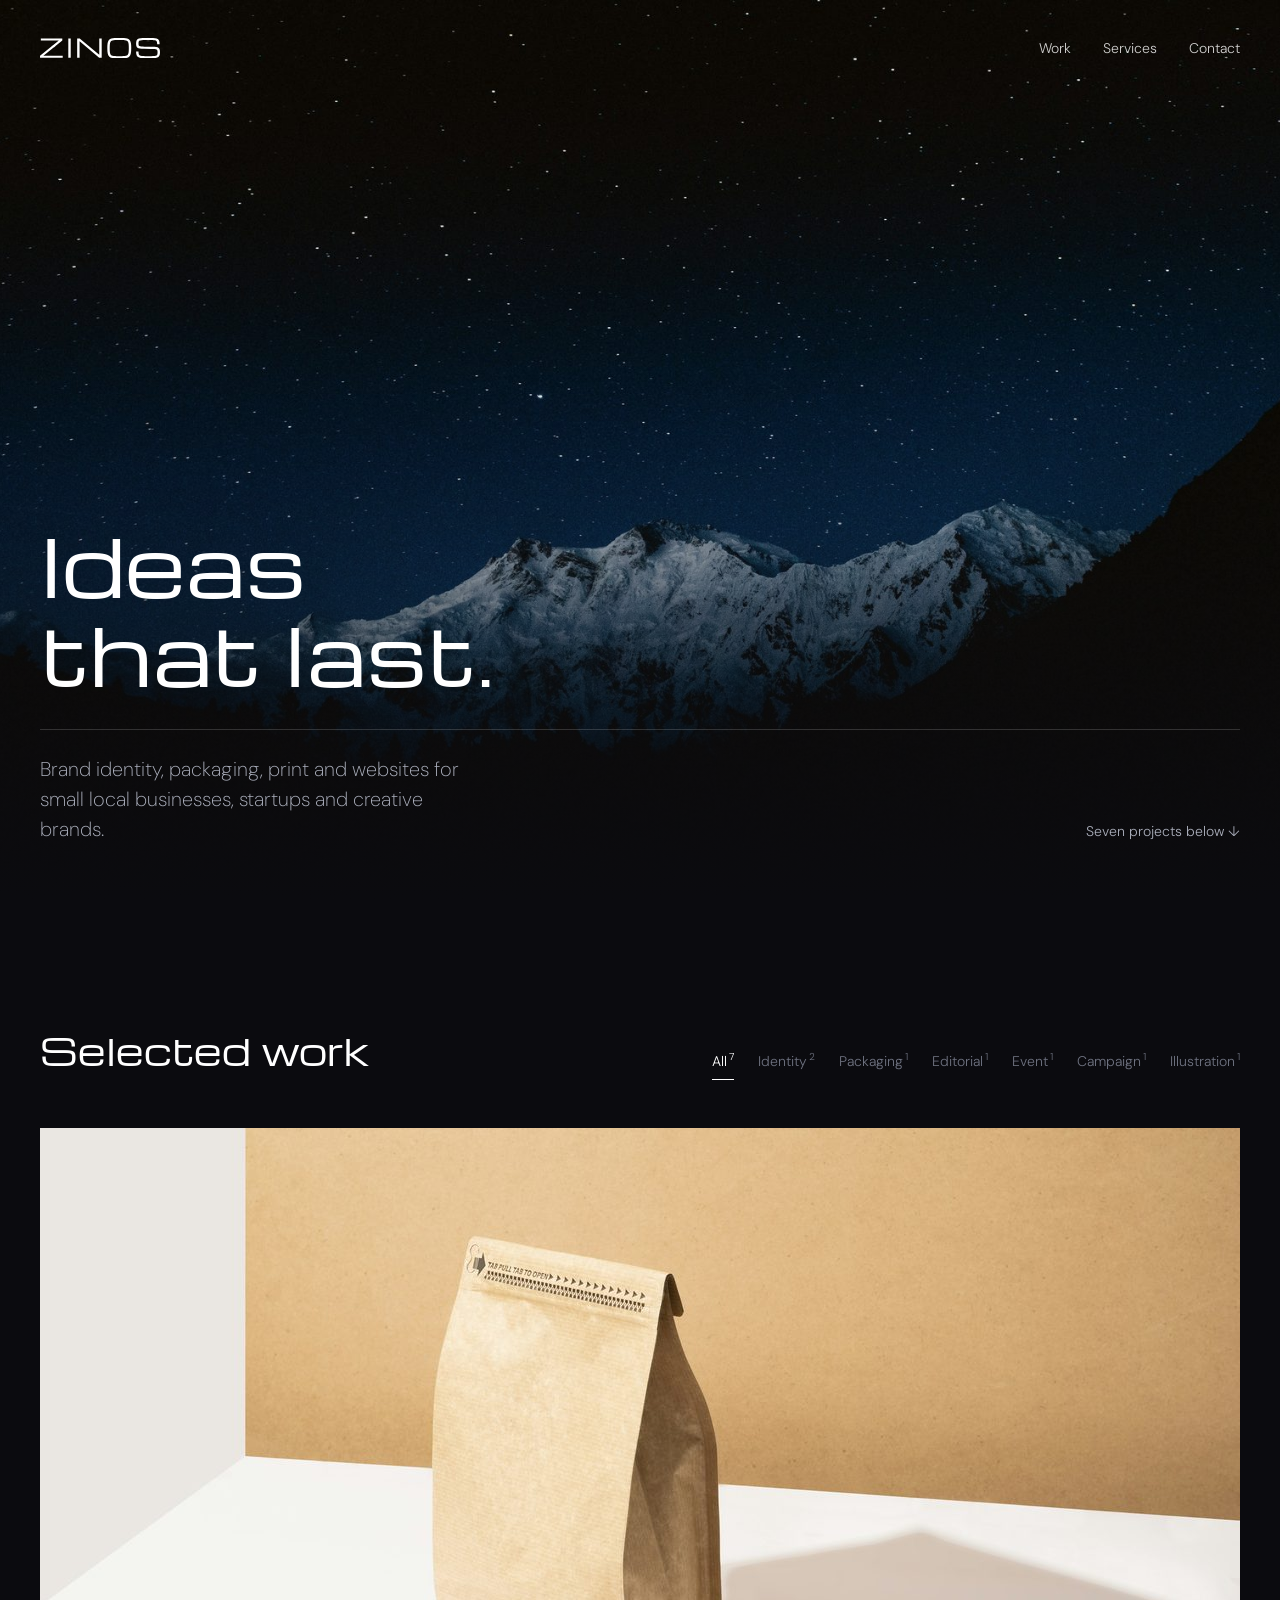
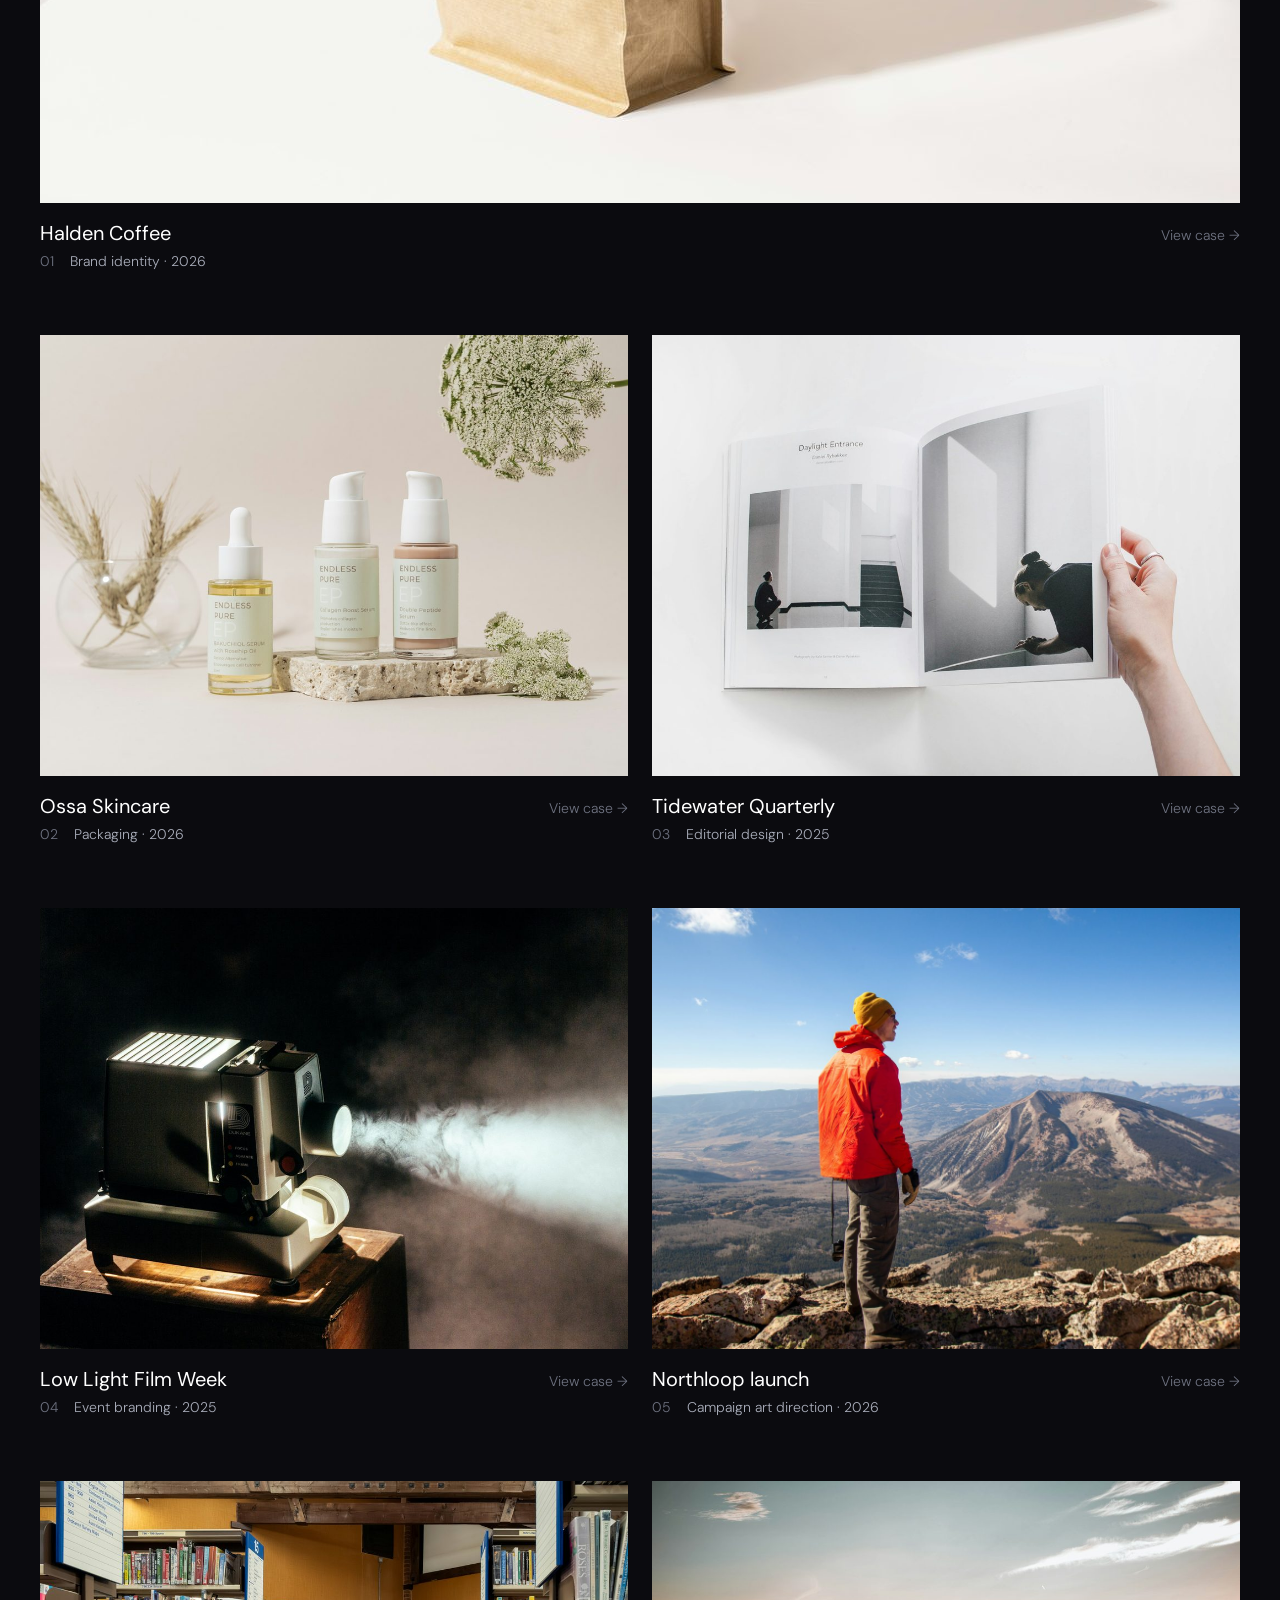
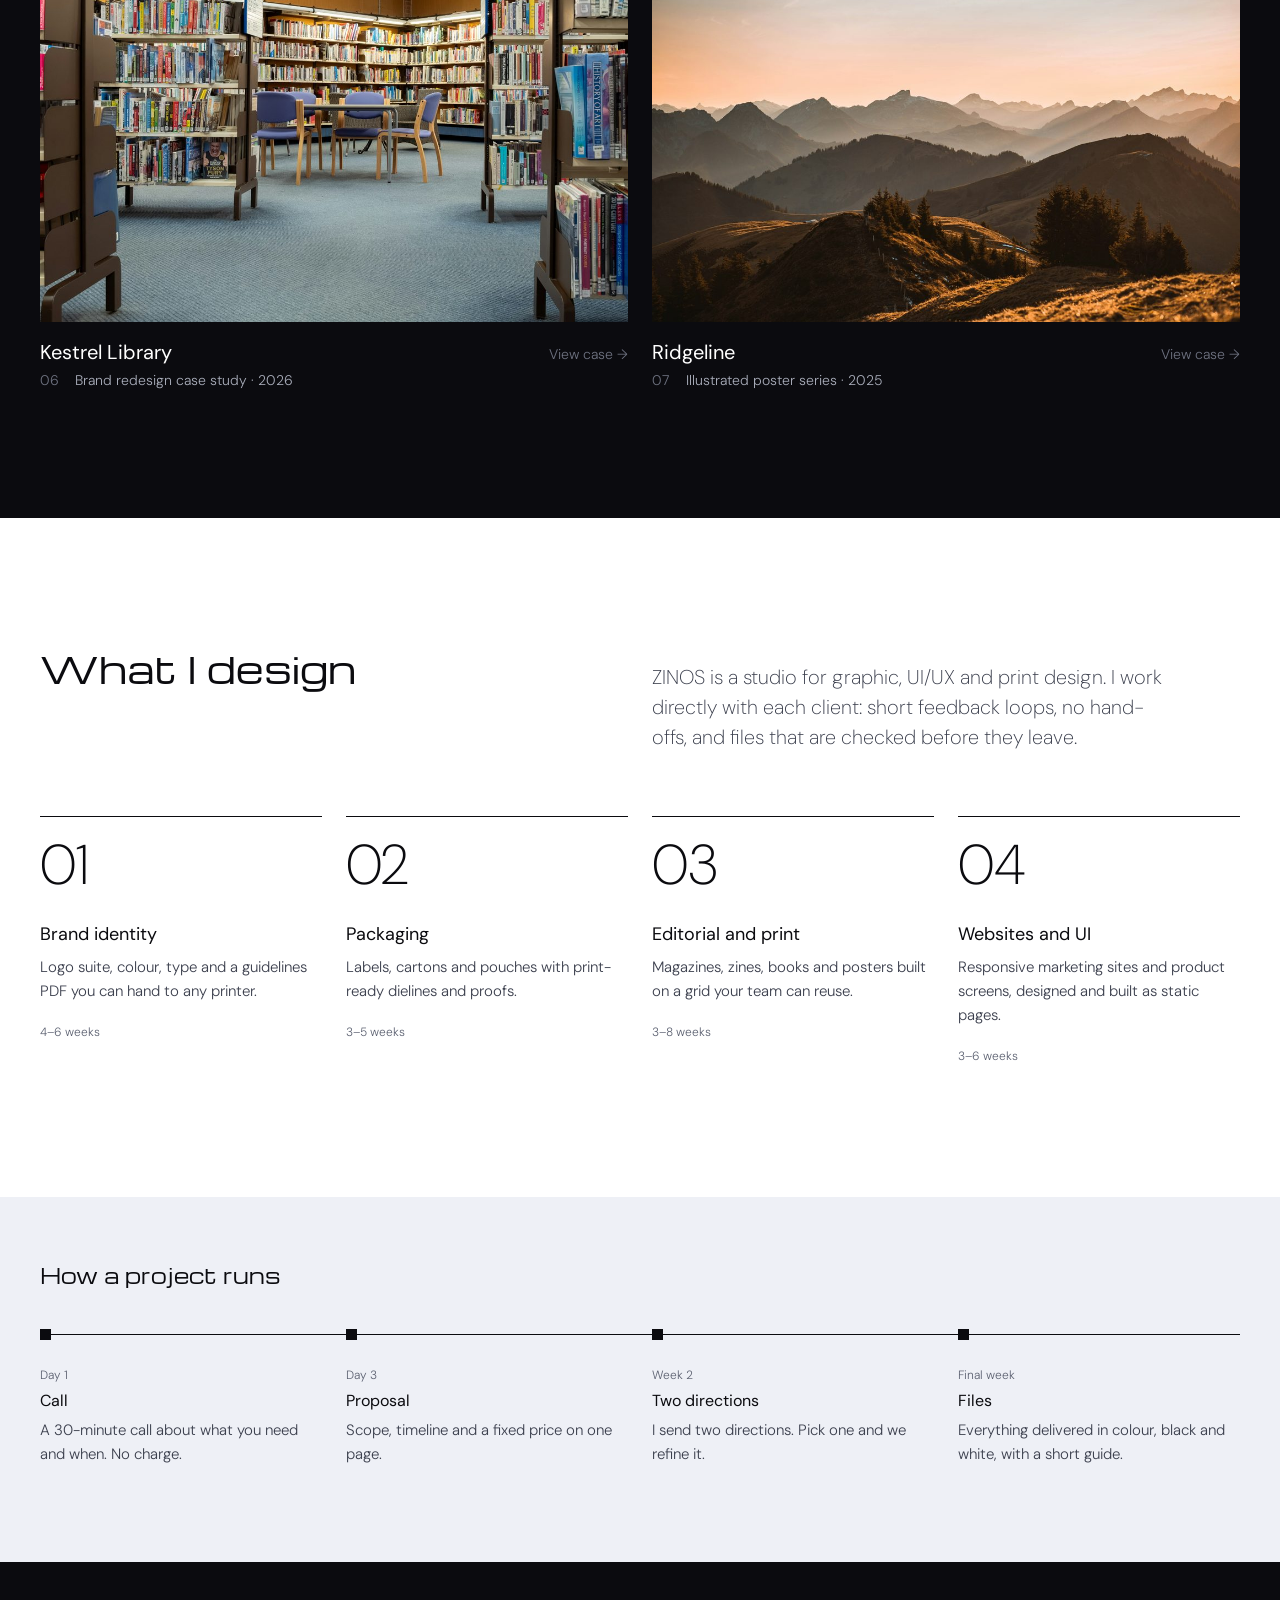
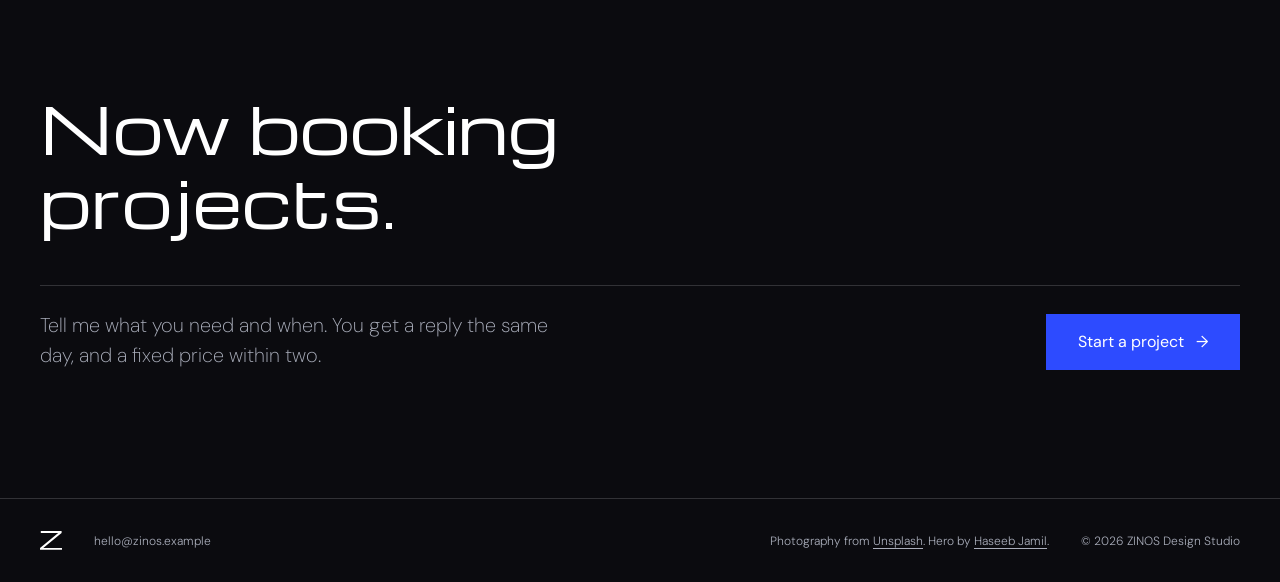
==== index.html @ a9eeea55 "Update" ====
<!DOCTYPE html>
<html lang="en">
<head>
  <meta charset="utf-8">
  <meta name="viewport" content="width=device-width, initial-scale=1">
  <title>ZINOS Design Studio · Portfolio</title>
  <meta name="description" content="Brand identity, packaging, print and websites for small local businesses, startups and creative brands.">
  <meta name="theme-color" content="#0B0B0F">
  <link rel="icon" href="assets/logo/favicon.svg" type="image/svg+xml">
  <link rel="preconnect" href="https://fonts.googleapis.com">
  <link rel="preconnect" href="https://fonts.gstatic.com" crossorigin>
  <link href="https://fonts.googleapis.com/css2?family=DM+Sans:opsz,wght@9..40,200;9..40,300;9..40,400;9..40,500&family=Michroma&display=swap" rel="stylesheet">
  <link rel="stylesheet" href="styles.css">
  <script src="assets/brand.js" defer></script>
  <script src="assets/projects.js" defer></script>
  <script src="main.js" defer></script>
</head>
<body>
  <a class="skip" href="#work">Skip to work</a>

  <header class="nav">
    <a href="#top" class="nav__logo" data-logo="wordmark" aria-label="ZINOS, back to top"></a>
    <nav aria-label="Main">
      <ul class="nav__links">
        <li><a href="#work">Work</a></li>
        <li><a href="#services">Services</a></li>
        <li><a href="#contact">Contact</a></li>
      </ul>
    </nav>
  </header>

  <main id="top">
    <section class="hero">
      <img class="hero__img" src="assets/img/hero-night-1600.jpg" srcset="assets/img/hero-night-1600.jpg 1600w, assets/img/hero-night-3200.jpg 3200w" sizes="100vw" alt="A snow-covered mountain ridge under a dark, star-filled night sky" width="3200" height="2119" fetchpriority="high">
      <div class="hero__text">
        <h1 class="display" data-enter>Ideas<br>that last.</h1>
        <div class="hero__foot" data-enter>
          <p class="lead"></p>
          <a href="#work" class="hero__cue">Seven projects below <span aria-hidden="true">↓</span></a>
        </div>
      </div>
    </section>

    <section id="work" class="work" aria-labelledby="work-title">
      <div class="work__head">
        <h2 id="work-title" class="h1">Selected work</h2>
        <div class="filters" role="group" aria-label="Filter by discipline" data-filters></div>
      </div>
      <ul class="gallery" data-gallery></ul>
    </section>

    <section id="services" class="services" aria-labelledby="services-title">
      <div class="services__intro">
        <h2 id="services-title" class="h1">What I design</h2>
        <p class="lead" data-about></p>
      </div>
      <ol class="services__grid" data-services></ol>
      <div class="timeline" aria-labelledby="timeline-title">
        <h3 id="timeline-title" class="h2">How a project runs</h3>
        <ol class="timeline__track" data-steps></ol>
      </div>
    </section>

    <section id="contact" class="contact" aria-labelledby="contact-title">
      <h2 id="contact-title" class="display">Now booking projects.</h2>
      <div class="contact__row">
        <p class="lead">Tell me what you need and when. You get a reply the same day, and a fixed price within two.</p>
        <a class="button" data-mail>Start a project</a>
      </div>
    </section>
  </main>

  <footer class="footer">
    <span class="footer__mark" data-logo="monogram" aria-label="ZINOS"></span>
    <a class="caption" data-mail data-mail-text></a>
    <p class="caption footer__credit">Photography from <a href="https://unsplash.com/?utm_source=zinos_portfolio&amp;utm_medium=referral" rel="noopener">Unsplash</a>. Hero by <a data-hero-credit rel="noopener"></a>.</p>
    <p class="caption">© 2026 ZINOS Design Studio</p>
  </footer>

  <dialog class="sheet" aria-labelledby="sheet-title" data-sheet>
    <div class="sheet__bar">
      <span class="caption" data-sheet-count></span>
      <div class="sheet__nav">
        <button type="button" data-prev>Previous</button>
        <button type="button" data-next>Next</button>
        <button type="button" data-close aria-label="Close case study">Close ✕</button>
      </div>
    </div>
    <article class="sheet__body" data-sheet-body></article>
  </dialog>
</body>
</html>
---- styles.css ----
/* Option B — Night gallery
   Ink ground for the first impression and the work, white for reading. One cobalt button. */

:root {
  --white: #FFFFFF;
  --ink: #0B0B0F;
  --ink-2: #16161C;
  --fog: #EEF0F6;
  --cobalt: #2D4BFF;
  --text-2: #3B3F4D;
  --muted: #5B6070;
  --on-ink-2: #A9ADBA;
  --on-ink-3: #6E7280;
  --line-ink: rgba(255, 255, 255, .16);
  --line-soft: #E2E5EE;

  --display: 'Michroma', system-ui, sans-serif;
  --text: 'DM Sans', system-ui, -apple-system, 'Segoe UI', sans-serif;
  --margin: 40px;
  --gutter: 24px;
}

*, *::before, *::after { box-sizing: border-box; }
html { scroll-behavior: smooth; }
body { margin: 0; background: var(--ink); color: var(--white); font: 300 16px/26px var(--text); -webkit-font-smoothing: antialiased; }
img { display: block; max-width: 100%; height: auto; }
a { color: inherit; }
h1, h2, h3, p, ol, ul, dl, dd, figure { margin: 0; padding: 0; }
ol, ul { list-style: none; }
button { font: inherit; color: inherit; background: none; border: 0; cursor: pointer; padding: 0; }

.display { font: 400 56px/64px var(--display); }
.h1 { font: 400 36px/44px var(--display); }
.h2 { font: 400 20px/28px var(--display); }
.lead { font: 200 20px/30px var(--text); }
.caption { font: 300 12px/18px var(--text); }

.skip { position: absolute; left: -9999px; }
.skip:focus { left: var(--margin); top: 12px; background: var(--white); color: var(--ink); padding: 8px 12px; z-index: 50; }
:focus-visible { outline: 2px solid currentColor; outline-offset: 3px; }

/* Nav floats over the hero */
.nav {
  position: absolute; inset: 0 0 auto 0; z-index: 10;
  display: flex; justify-content: space-between; align-items: center;
  height: 96px; padding-inline: var(--margin);
}
.nav__logo { width: 120px; color: var(--white); display: block; }
.nav__logo svg { display: block; width: 100%; height: auto; }
.nav__links { display: flex; gap: 32px; font-size: 14px; }
.nav__links a { text-decoration: none; opacity: .8; }
.nav__links a:hover { opacity: 1; }

/* Hero */
.hero { position: relative; height: 100svh; min-height: 640px; overflow: hidden; }
.hero__img { position: absolute; inset: 0; width: 100%; height: 100%; object-fit: cover; object-position: 40% 60%; }
.hero::after { content: ''; position: absolute; inset: 40% 0 0 0; background: linear-gradient(transparent, var(--ink)); }
.hero__text { position: absolute; left: var(--margin); right: var(--margin); bottom: 56px; z-index: 1; }
.hero .display { font-size: clamp(40px, 6.2vw, 88px); line-height: 1.12; }
.hero__foot { display: flex; justify-content: space-between; align-items: end; gap: 32px; margin-top: 32px; padding-top: 24px; border-top: 1px solid var(--line-ink); }
.hero__foot .lead { max-width: 34ch; color: var(--on-ink-2); }
.hero__cue { font-size: 14px; text-decoration: none; color: var(--on-ink-2); white-space: nowrap; }
.hero__cue:hover { color: var(--white); }

[data-enter] { animation: enter 1100ms cubic-bezier(.2, .7, .2, 1) both; }
.hero__foot[data-enter] { animation-delay: 200ms; }
@keyframes enter { from { opacity: 0; transform: translateY(16px); } }

/* Work */
.work { padding: 128px var(--margin); }
.work__head { display: flex; justify-content: space-between; align-items: baseline; gap: 32px; margin-bottom: 48px; flex-wrap: wrap; }
.filters { display: flex; gap: 24px; flex-wrap: wrap; }
.filters button { font-size: 14px; line-height: 20px; color: var(--on-ink-3); padding-bottom: 8px; border-bottom: 1px solid transparent; }
.filters button:hover { color: var(--white); }
.filters button[aria-pressed="true"] { color: var(--white); border-bottom-color: var(--white); }
.filters sup { font-size: 10px; margin-left: 2px; }

/* One lead tile, then equal pairs: frames in a row always share a height,
   so captions line up on one baseline and no row leaves dead space. */
.gallery { display: grid; grid-template-columns: repeat(12, 1fr); gap: 64px var(--gutter); }
.tile { grid-column: span 6; }
.tile.is-lead { grid-column: span 12; }
.tile.is-hidden { display: none; }
.tile button { display: block; width: 100%; text-align: left; }
.tile__frame { overflow: hidden; background: var(--ink-2); }
.tile__frame img { width: 100%; aspect-ratio: 4 / 3; object-fit: cover; transition: transform 700ms cubic-bezier(.2, .7, .2, 1); }
.tile.is-lead .tile__frame img { aspect-ratio: 16 / 9; }
.tile button:hover img, .tile button:focus-visible img { transform: scale(1.03); }
/* Caption sits flush with the image's left edge: title and link share a baseline, details below */
.tile__meta { display: grid; grid-template-columns: 1fr auto; column-gap: 24px; align-items: baseline; padding-top: 16px; }
.tile__title { font: 400 20px/28px var(--text); }
.tile__disc { grid-column: 1 / -1; font-size: 14px; line-height: 20px; color: var(--on-ink-2); margin-top: 4px; }
.tile__no { color: var(--on-ink-3); margin-right: 16px; font-variant-numeric: tabular-nums; }
.tile__open { font-size: 14px; line-height: 20px; color: var(--on-ink-3); transition: color 160ms ease; }
.tile button:hover .tile__open { color: var(--white); }

/* Services on white */
.services { background: var(--white); color: var(--ink); padding: 128px var(--margin); }
/* Same 12-column grid as the gallery: the lead starts on column 7, which is
   also where the third service column starts below it. */
.services__intro { display: grid; grid-template-columns: repeat(12, 1fr); gap: var(--gutter); align-items: baseline; margin-bottom: 64px; }
.services__intro h2 { grid-column: 1 / span 6; }
.services__intro .lead { grid-column: 7 / span 6; max-width: 40ch; color: var(--text-2); }
.services__grid { display: grid; grid-template-columns: repeat(4, 1fr); gap: var(--gutter); }
.services__grid li { border-top: 1px solid var(--ink); padding-top: 16px; }
.services__grid .no { font: 200 56px/64px var(--text); }
.services__grid h3 { font: 400 18px/26px var(--text); margin-top: 24px; }
.services__grid p { color: var(--text-2); font-size: 15px; line-height: 24px; margin-top: 8px; }
.services__grid .time { display: block; margin-top: 16px; font-size: 12px; color: var(--muted); }

/* Full-bleed fog band: content keeps the page margin, so the four steps sit on
   exactly the same columns as the four services above. */
.timeline { margin: 128px calc(-1 * var(--margin)) -128px; background: var(--fog); padding: 64px var(--margin) 96px; }
.timeline__track { display: grid; grid-template-columns: repeat(4, 1fr); gap: var(--gutter); margin-top: 40px; position: relative; }
.timeline__track::before { content: ''; position: absolute; left: 0; right: 0; top: 5px; height: 1px; background: var(--ink); }
.timeline__track li { position: relative; padding-top: 32px; }
.timeline__track li::before { content: ''; position: absolute; top: 0; left: 0; width: 11px; height: 11px; background: var(--ink); }
.timeline__track .when { font-size: 12px; color: var(--muted); }
.timeline__track strong { display: block; font: 400 16px/26px var(--text); }
.timeline__track p { color: var(--text-2); font-size: 15px; line-height: 24px; margin-top: 4px; }

/* Contact */
.contact { padding: 128px var(--margin); }
.contact .display { font-size: clamp(36px, 5vw, 72px); line-height: 1.15; max-width: 12ch; }
.contact__row { display: flex; justify-content: space-between; align-items: end; gap: 32px; margin-top: 48px; padding-top: 24px; border-top: 1px solid var(--line-ink); flex-wrap: wrap; }
.contact__row .lead { max-width: 40ch; color: var(--on-ink-2); }
.button {
  display: inline-flex; align-items: center; gap: 12px; height: 56px; padding: 0 32px;
  background: var(--cobalt); color: var(--white); text-decoration: none; font: 400 16px/1 var(--text);
  transition: background 160ms ease;
}
.button::after { content: '→'; transition: transform 160ms ease; }
.button:hover { background: #1F3AE6; }
.button:hover::after { transform: translateX(4px); }

.footer { display: flex; gap: 32px; align-items: center; padding: 32px var(--margin); border-top: 1px solid var(--line-ink); color: var(--on-ink-2); }
.footer__mark { width: 22px; color: var(--white); display: block; }
.footer__mark svg { display: block; width: 100%; height: auto; }
.footer a { text-decoration: none; }
.footer a:hover { color: var(--white); }
.footer__credit { margin-left: auto; }
.footer__credit a { text-decoration: underline; text-underline-offset: 3px; }

/* Case sheet */
.sheet {
  width: 100vw; max-width: 100vw; height: 100vh; max-height: 100vh; margin: 0; padding: 0; border: 0;
  background: var(--white); color: var(--ink); overflow: auto;
}
.sheet::backdrop { background: rgba(11, 11, 15, .7); }
.sheet[open] { animation: sheet-in 420ms cubic-bezier(.2, .7, .2, 1); }
@keyframes sheet-in { from { transform: translateY(32px); opacity: 0; } }
.sheet__bar {
  position: sticky; top: 0; z-index: 2; display: flex; justify-content: space-between; align-items: center;
  height: 64px; padding-inline: var(--margin); background: rgba(255, 255, 255, .94); border-bottom: 1px solid var(--line-soft);
  backdrop-filter: blur(8px);
}
.sheet__bar .caption { color: var(--muted); }
.sheet__nav { display: flex; gap: 24px; font-size: 14px; }
.sheet__nav button { color: var(--text-2); }
.sheet__nav button:hover { color: var(--ink); text-decoration: underline; text-underline-offset: 4px; }

.sheet__body { padding: 64px var(--margin) 128px; max-width: 1280px; margin-inline: auto; }
/* Case sheet uses the same 12 columns: facts on 1/4/7/10, body copy from column 4, lead from column 7 */
.sh__head { display: grid; grid-template-columns: repeat(12, 1fr); gap: var(--gutter); align-items: end; margin-bottom: 48px; }
.sh__head > div { grid-column: 1 / span 6; }
.sh__head .lead { grid-column: 7 / span 6; }
.sh__head .caption { color: var(--muted); display: block; margin-bottom: 12px; }
.sh__head .lead { color: var(--text-2); }
.sh__cover { padding: 0; }
.sh__cover img { width: 100%; aspect-ratio: 16 / 9; object-fit: cover; }
.sh__cover figcaption { padding: 12px 0 0; background: var(--white); color: var(--muted); }
.sh__cover figcaption a { color: inherit; }
.sh__cover figcaption a:hover { color: var(--ink); }
.sh__facts { display: grid; grid-template-columns: repeat(4, 1fr); gap: var(--gutter); margin-top: 32px; }
.sh__facts div { border-top: 1px solid var(--ink); padding-top: 12px; }
.sh__facts dt { font: 400 12px/18px var(--text); }
.sh__facts dd { font-size: 15px; line-height: 24px; color: var(--text-2); margin-top: 4px; }
.sh__brief { display: grid; grid-template-columns: repeat(12, 1fr); gap: var(--gutter); margin-top: 96px; }
.sh__brief > h3, .sh__why > h3 { grid-column: 1 / span 3; }
.sh__brief > div, .sh__why > div { grid-column: 4 / span 9; }
.sh__brief p { font: 200 24px/36px var(--text); max-width: 34ch; }
.sh__steps { display: grid; grid-template-columns: repeat(4, 1fr); gap: var(--gutter); margin-top: 64px; }
.sh__steps li { background: var(--fog); padding: 24px; }
.sh__steps .when { font-size: 12px; color: var(--muted); }
.sh__steps strong { display: block; font: 400 20px/28px var(--display); margin: 32px 0 12px; }
.sh__steps p { font-size: 15px; line-height: 24px; color: var(--text-2); }
.sh__why { display: grid; grid-template-columns: repeat(12, 1fr); gap: var(--gutter); margin-top: 96px; padding-top: 24px; border-top: 1px solid var(--ink); }
.sh__why blockquote { margin: 0; font: 200 28px/40px var(--text); max-width: 32ch; }
.sh__palette { display: grid; grid-template-columns: repeat(3, 1fr); margin-top: 48px; }
.sh__palette div { height: 160px; padding: 16px; display: flex; flex-direction: column; justify-content: flex-end; font-size: 12px; line-height: 18px; }
.sh__palette div:last-child { box-shadow: inset 0 0 0 1px rgba(11, 11, 15, .08); }
.sh__next { display: flex; justify-content: space-between; align-items: baseline; width: 100%; margin-top: 128px; padding: 32px 0; border-top: 1px solid var(--ink); border-bottom: 1px solid var(--ink); text-align: left; font-size: 14px; color: var(--muted); }
.sh__next span { font: 400 36px/44px var(--display); color: var(--ink); transition: transform 240ms ease; }
.sh__next:hover span { transform: translateX(8px); }
.sh__type { margin-top: 16px; color: var(--text-2); font-size: 15px; }
.sh__deliv { columns: 2; margin-top: 8px; }
.sh__deliv li { padding: 8px 0; border-bottom: 1px solid var(--line-soft); break-inside: avoid; font-size: 15px; }

@media (max-width: 1024px) {
  .tile { grid-column: span 12; }
  .tile.is-lead .tile__frame img { aspect-ratio: 4 / 3; }
  .services__intro, .sh__head, .sh__brief, .sh__why { grid-template-columns: 1fr; row-gap: 16px; }
  .services__intro > *, .sh__head > *, .sh__brief > *, .sh__why > * { grid-column: 1 / -1; }
  .services__grid, .sh__steps, .sh__facts { grid-template-columns: repeat(2, 1fr); }
  .timeline__track { grid-template-columns: repeat(2, 1fr); row-gap: 40px; }
  .timeline__track::before { display: none; }
}
@media (max-width: 640px) {
  :root { --margin: 20px; --gutter: 16px; }
  .h1 { font-size: 24px; line-height: 32px; }
  .nav { height: 72px; }
  .nav__logo { width: 96px; }
  .nav__links { gap: 16px; font-size: 13px; }
  .hero__foot { flex-direction: column; align-items: start; }
  .work { padding-block: 96px; }
  .gallery { row-gap: 48px; }
  .services, .contact { padding-block: 96px; }
  .services__grid, .sh__steps, .sh__facts, .timeline__track { grid-template-columns: 1fr; }
  .timeline { margin: 96px calc(-1 * var(--margin)) -96px; padding: 48px var(--margin) 64px; }
  .sh__palette div { height: 96px; }
  .sh__next { flex-direction: column; gap: 8px; }
  .sh__next span { font-size: 22px; line-height: 30px; }
  .sh__deliv { columns: 1; }
  .sheet__nav button[data-prev], .sheet__nav button[data-next] { display: none; }
  .footer { flex-wrap: wrap; }
}
@media (prefers-reduced-motion: reduce) {
  html { scroll-behavior: auto; }
  *, *::before, *::after { animation: none !important; transition: none !important; }
}
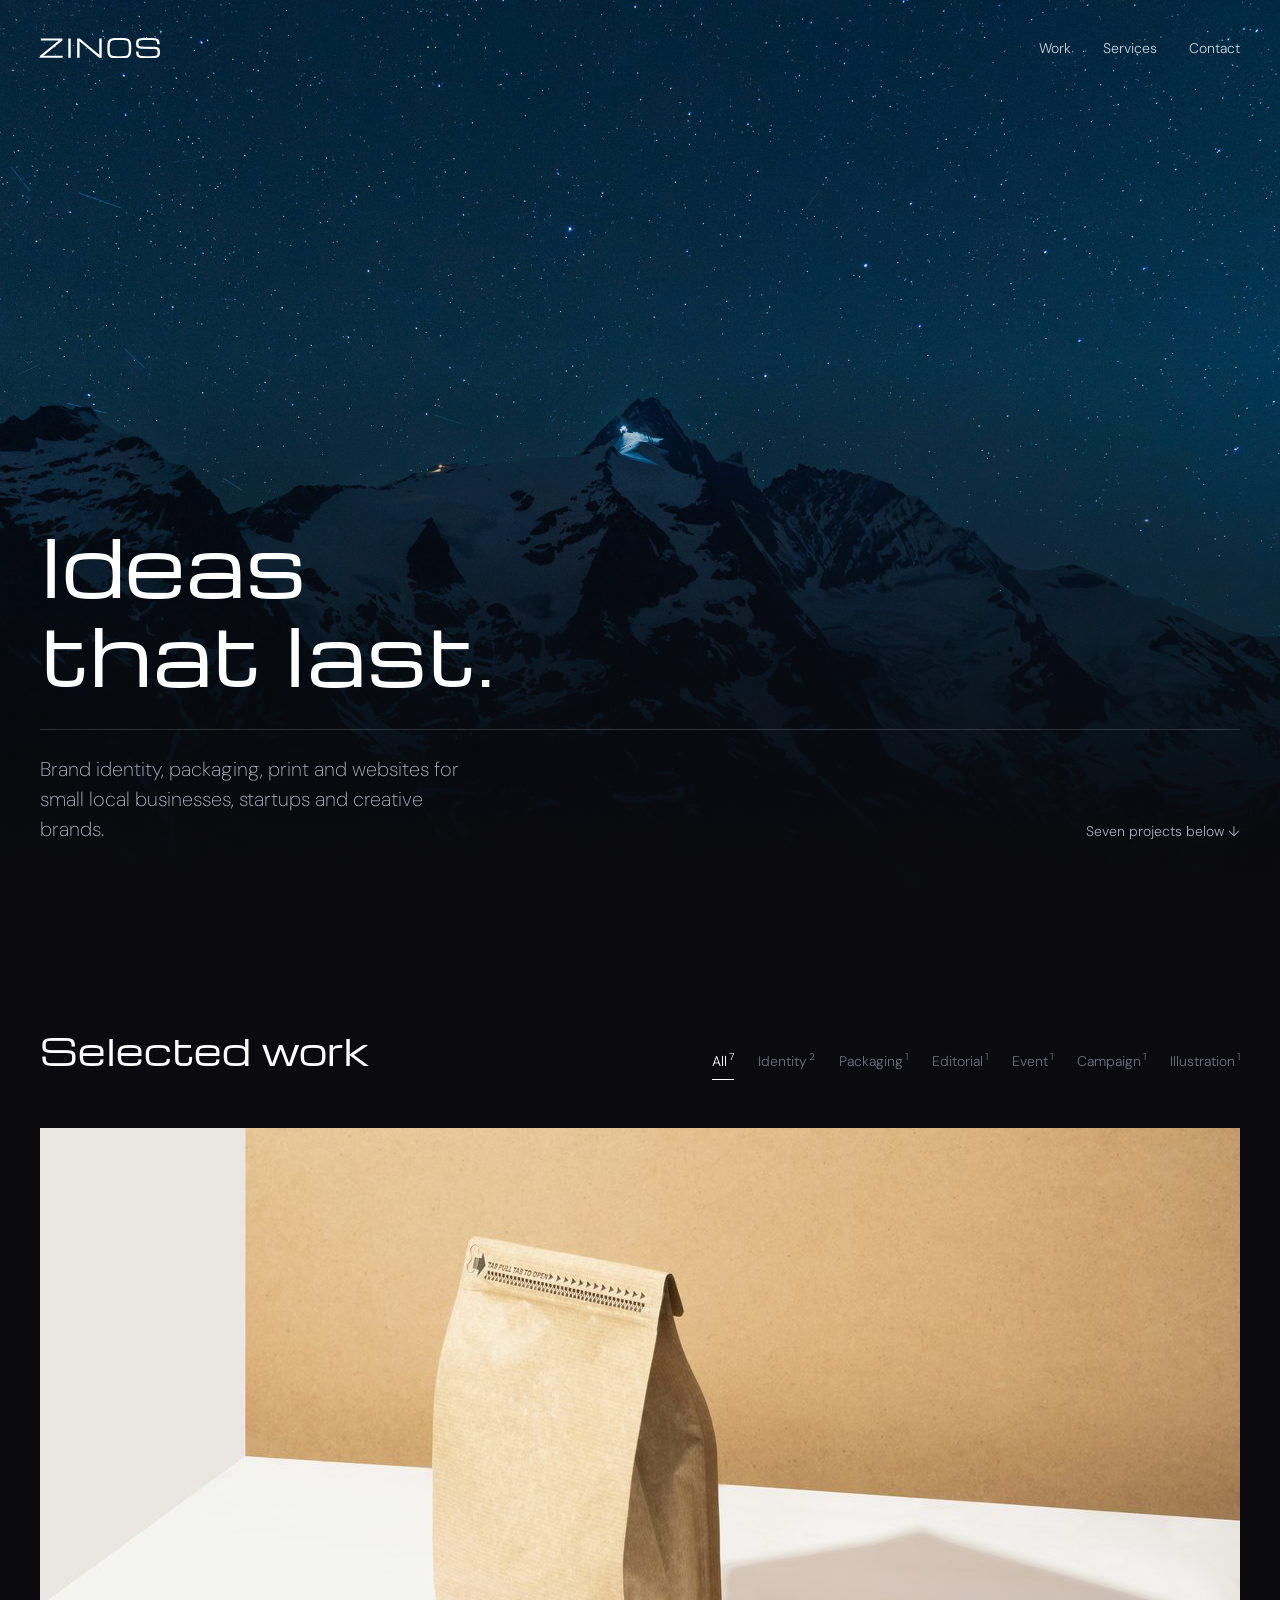
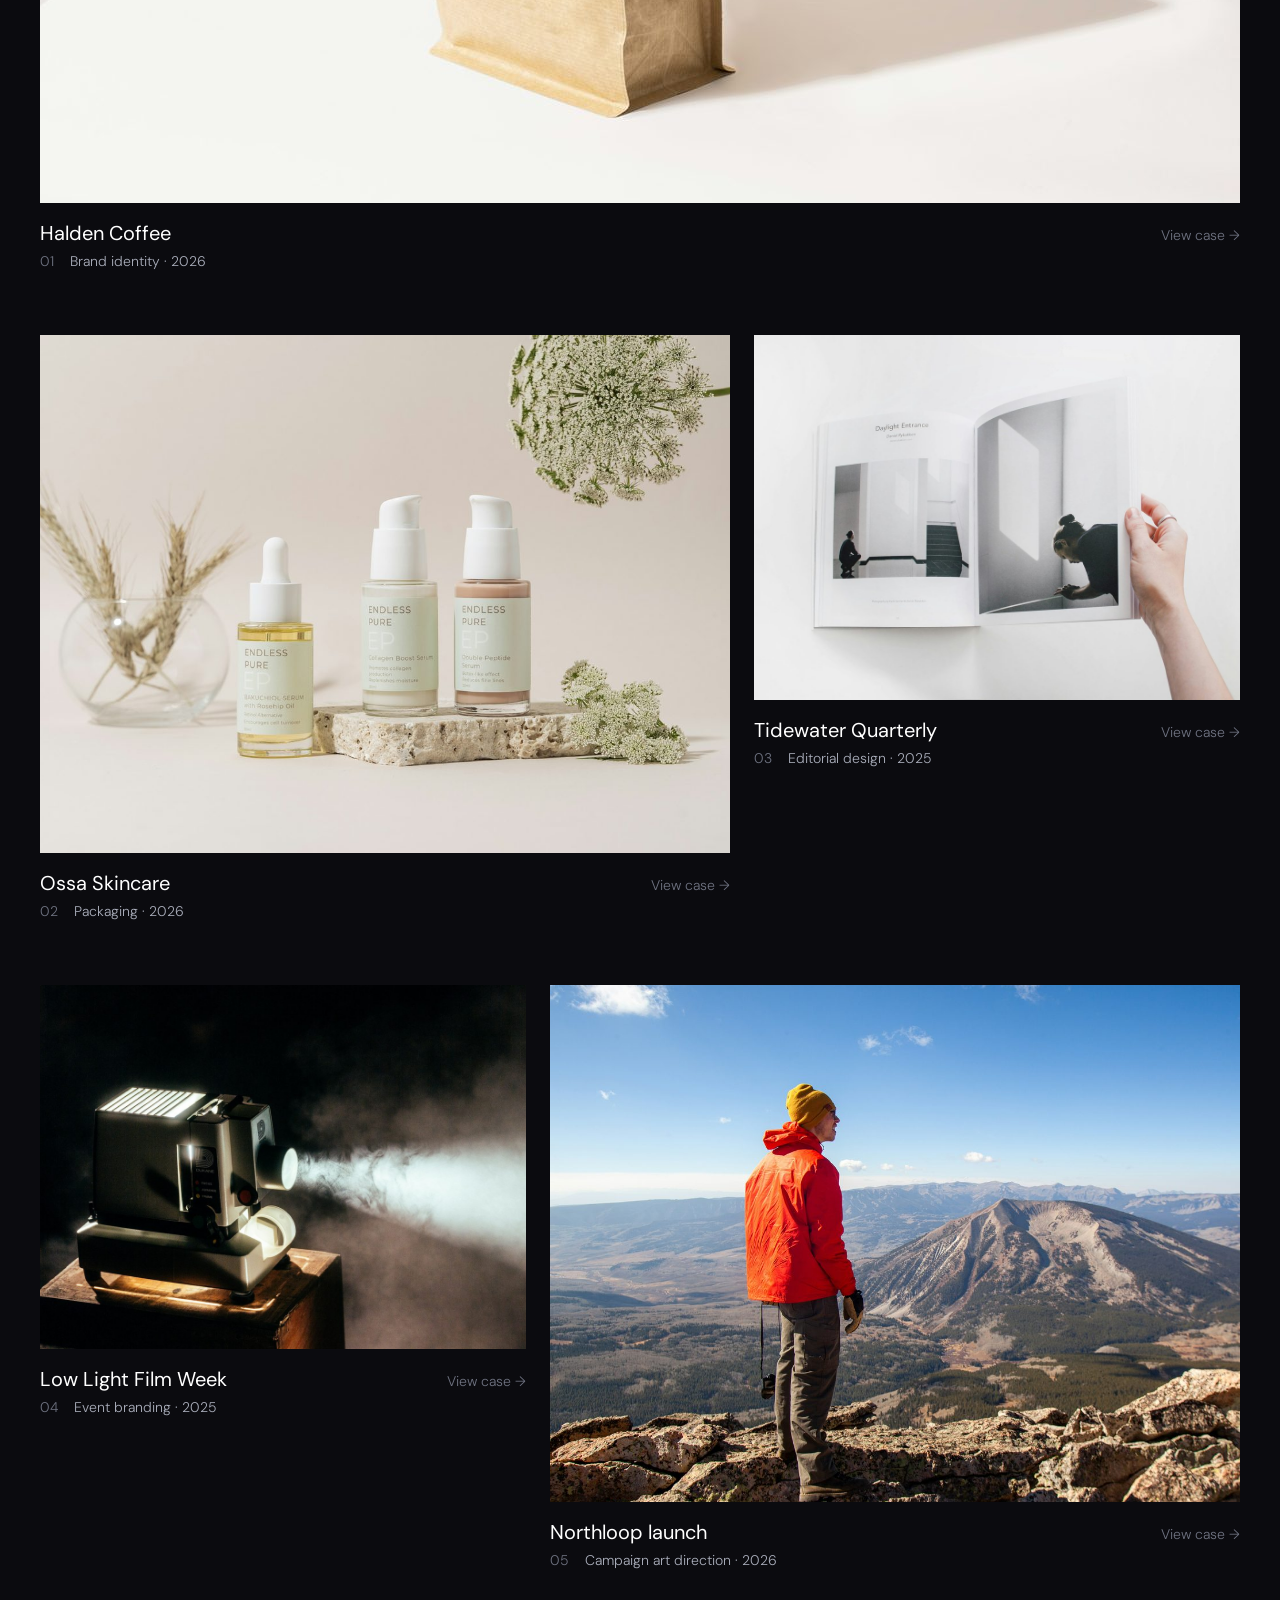
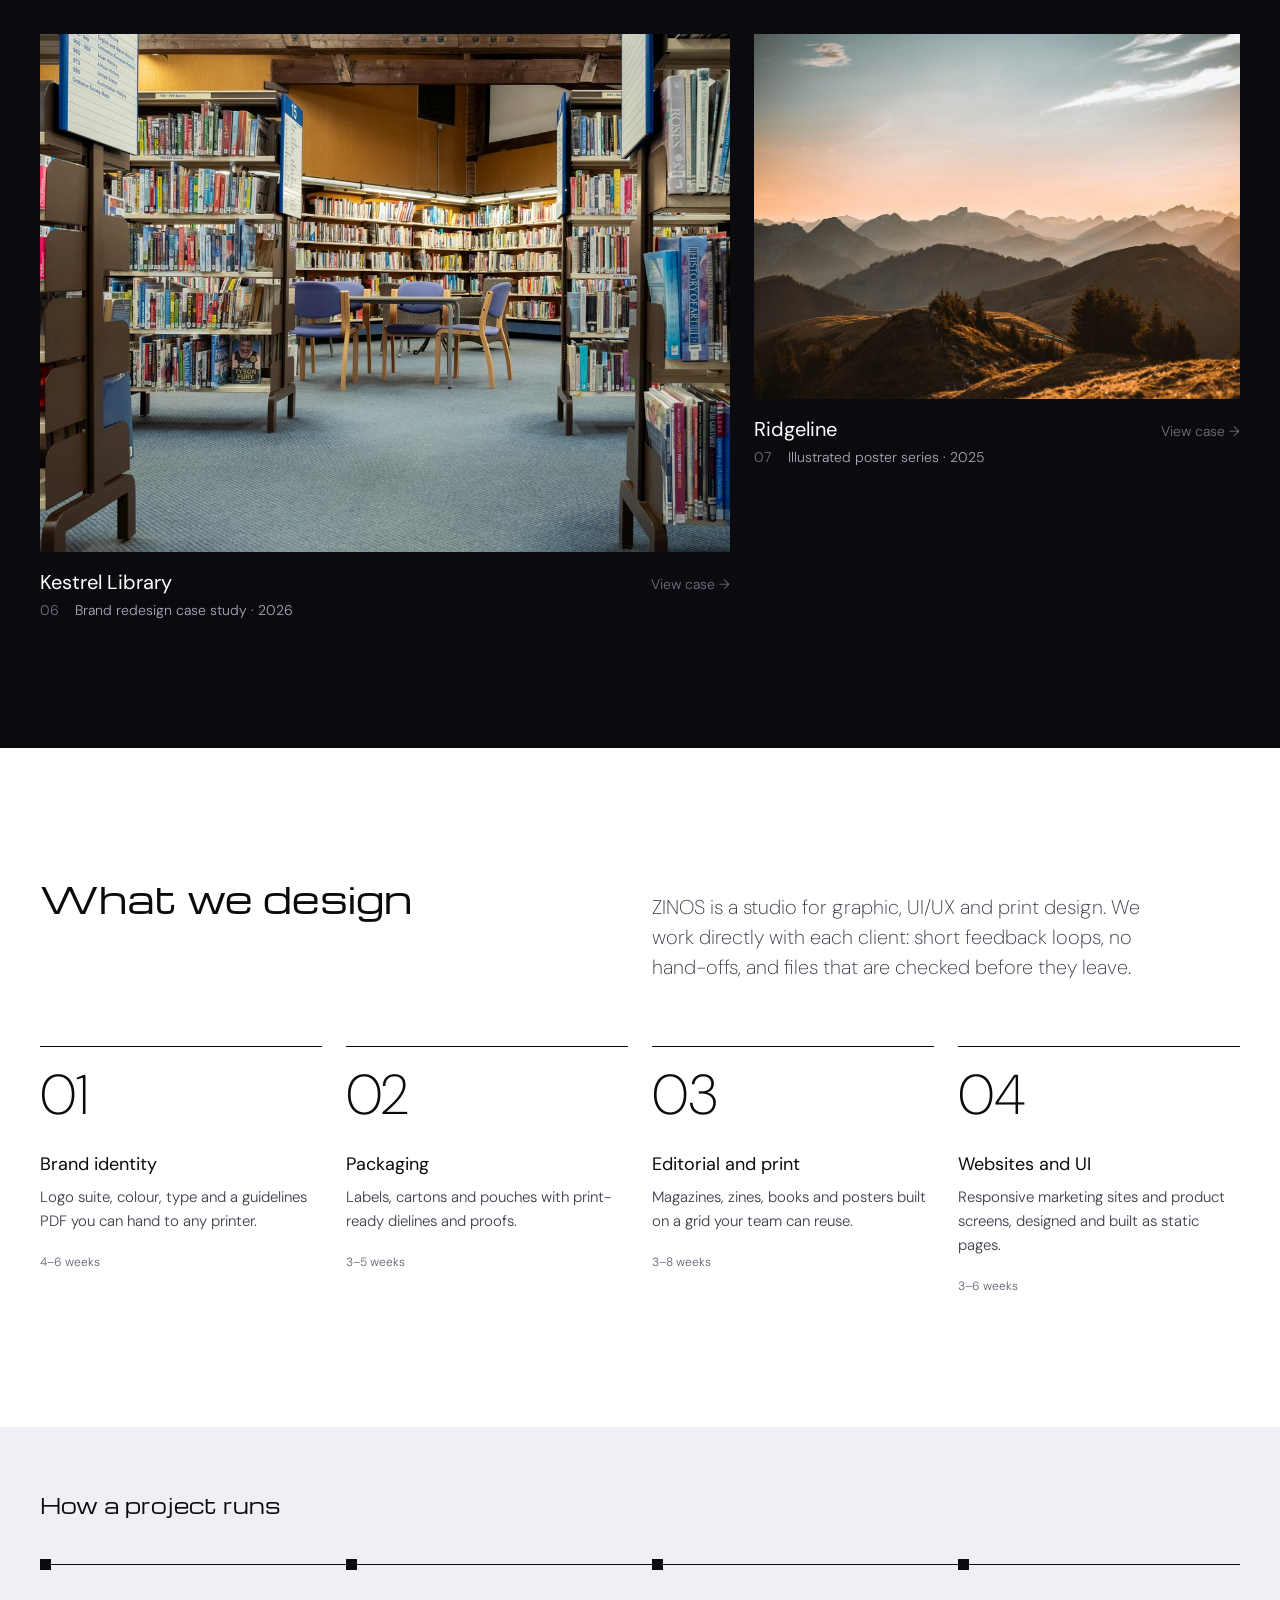
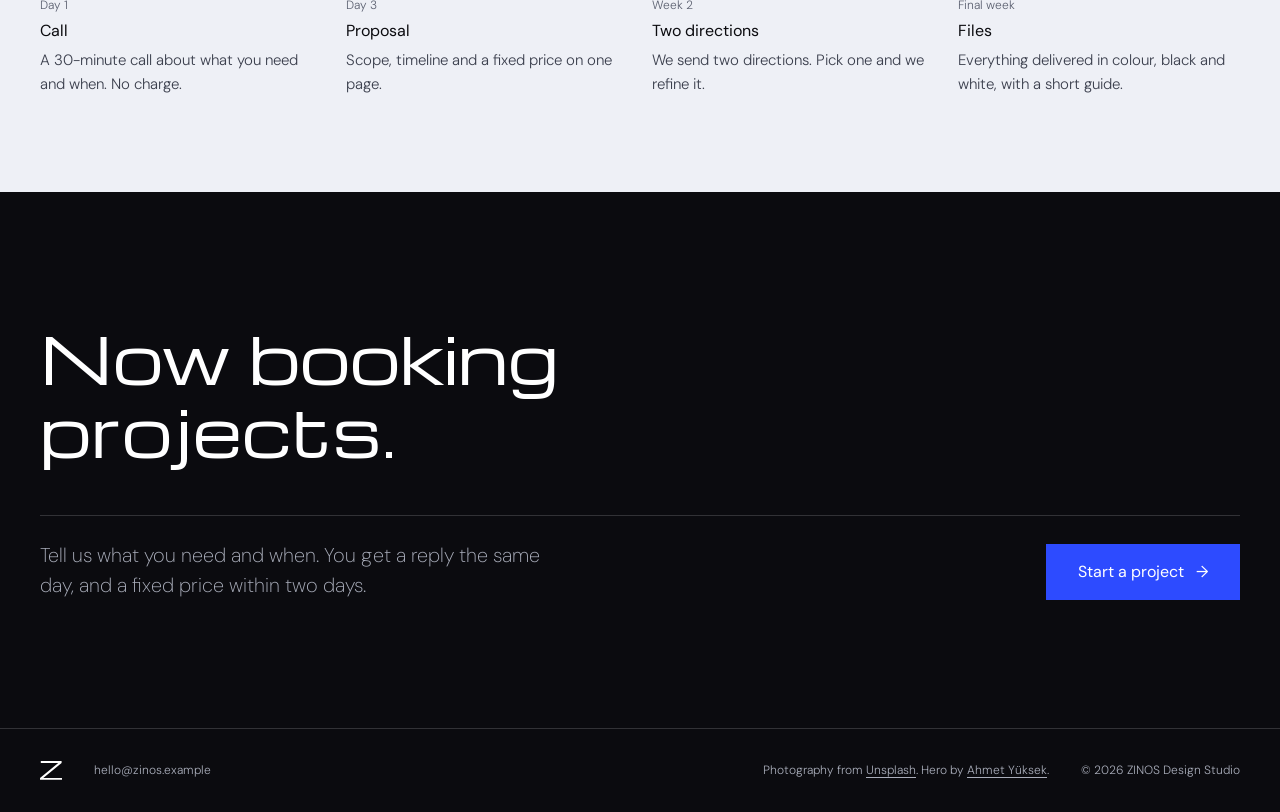
==== commit d59db904: "Update" ====
--- a/index.html
+++ b/index.html
@@ -31,7 +31,10 @@
 
   <main id="top">
     <section class="hero">
-      <img class="hero__img" src="assets/img/hero-night-1600.jpg" srcset="assets/img/hero-night-1600.jpg 1600w, assets/img/hero-night-3200.jpg 3200w" sizes="100vw" alt="A snow-covered mountain ridge under a dark, star-filled night sky" width="3200" height="2119" fetchpriority="high">
+      <img class="hero__img" src="assets/img/hero-night-1920.jpg"
+        srcset="assets/img/hero-night-1280.jpg 1280w, assets/img/hero-night-1920.jpg 1920w, assets/img/hero-night-2880.jpg 2880w, assets/img/hero-night-3840.jpg 3840w"
+        sizes="(max-aspect-ratio: 3/2) 150vh, 100vw"
+        alt="Snow-covered alpine peaks under a clear, star-filled night sky" width="3840" height="2562" fetchpriority="high" decoding="async">
       <div class="hero__text">
         <h1 class="display" data-enter>Ideas<br>that last.</h1>
         <div class="hero__foot" data-enter>
@@ -51,7 +54,7 @@
 
     <section id="services" class="services" aria-labelledby="services-title">
       <div class="services__intro">
-        <h2 id="services-title" class="h1">What I design</h2>
+        <h2 id="services-title" class="h1">What we design</h2>
         <p class="lead" data-about></p>
       </div>
       <ol class="services__grid" data-services></ol>
@@ -64,7 +67,7 @@
     <section id="contact" class="contact" aria-labelledby="contact-title">
       <h2 id="contact-title" class="display">Now booking projects.</h2>
       <div class="contact__row">
-        <p class="lead">Tell me what you need and when. You get a reply the same day, and a fixed price within two.</p>
+        <p class="lead">Tell us what you need and when. You get a reply the same day, and a fixed price within two days.</p>
         <a class="button" data-mail>Start a project</a>
       </div>
     </section>
--- a/styles.css
+++ b/styles.css
@@ -53,7 +53,7 @@
 
 /* Hero */
 .hero { position: relative; height: 100svh; min-height: 640px; overflow: hidden; }
-.hero__img { position: absolute; inset: 0; width: 100%; height: 100%; object-fit: cover; object-position: 40% 60%; }
+.hero__img { position: absolute; inset: 0; width: 100%; height: 100%; object-fit: cover; object-position: 50% 45%; }
 .hero::after { content: ''; position: absolute; inset: 40% 0 0 0; background: linear-gradient(transparent, var(--ink)); }
 .hero__text { position: absolute; left: var(--margin); right: var(--margin); bottom: 56px; z-index: 1; }
 .hero .display { font-size: clamp(40px, 6.2vw, 88px); line-height: 1.12; }
@@ -75,10 +75,13 @@
 .filters button[aria-pressed="true"] { color: var(--white); border-bottom-color: var(--white); }
 .filters sup { font-size: 10px; margin-left: 2px; }
 
-/* One lead tile, then equal pairs: frames in a row always share a height,
-   so captions line up on one baseline and no row leaves dead space. */
-.gallery { display: grid; grid-template-columns: repeat(12, 1fr); gap: 64px var(--gutter); }
+/* One lead tile, then big + small pairs (7 + 5 columns, both 4:3). The big side
+   alternates each row. Both tiles hang from the same top line; the smaller cover
+   ends higher, which gives the gallery its stagger. */
+.gallery { display: grid; grid-template-columns: repeat(12, 1fr); gap: 64px var(--gutter); align-items: start; }
 .tile { grid-column: span 6; }
+.tile.is-big { grid-column: span 7; }
+.tile.is-small { grid-column: span 5; }
 .tile.is-lead { grid-column: span 12; }
 .tile.is-hidden { display: none; }
 .tile button { display: block; width: 100%; text-align: left; }
@@ -197,7 +200,7 @@
 .sh__deliv li { padding: 8px 0; border-bottom: 1px solid var(--line-soft); break-inside: avoid; font-size: 15px; }
 
 @media (max-width: 1024px) {
-  .tile { grid-column: span 12; }
+  .tile, .tile.is-big, .tile.is-small { grid-column: span 12; }
   .tile.is-lead .tile__frame img { aspect-ratio: 4 / 3; }
   .services__intro, .sh__head, .sh__brief, .sh__why { grid-template-columns: 1fr; row-gap: 16px; }
   .services__intro > *, .sh__head > *, .sh__brief > *, .sh__why > * { grid-column: 1 / -1; }
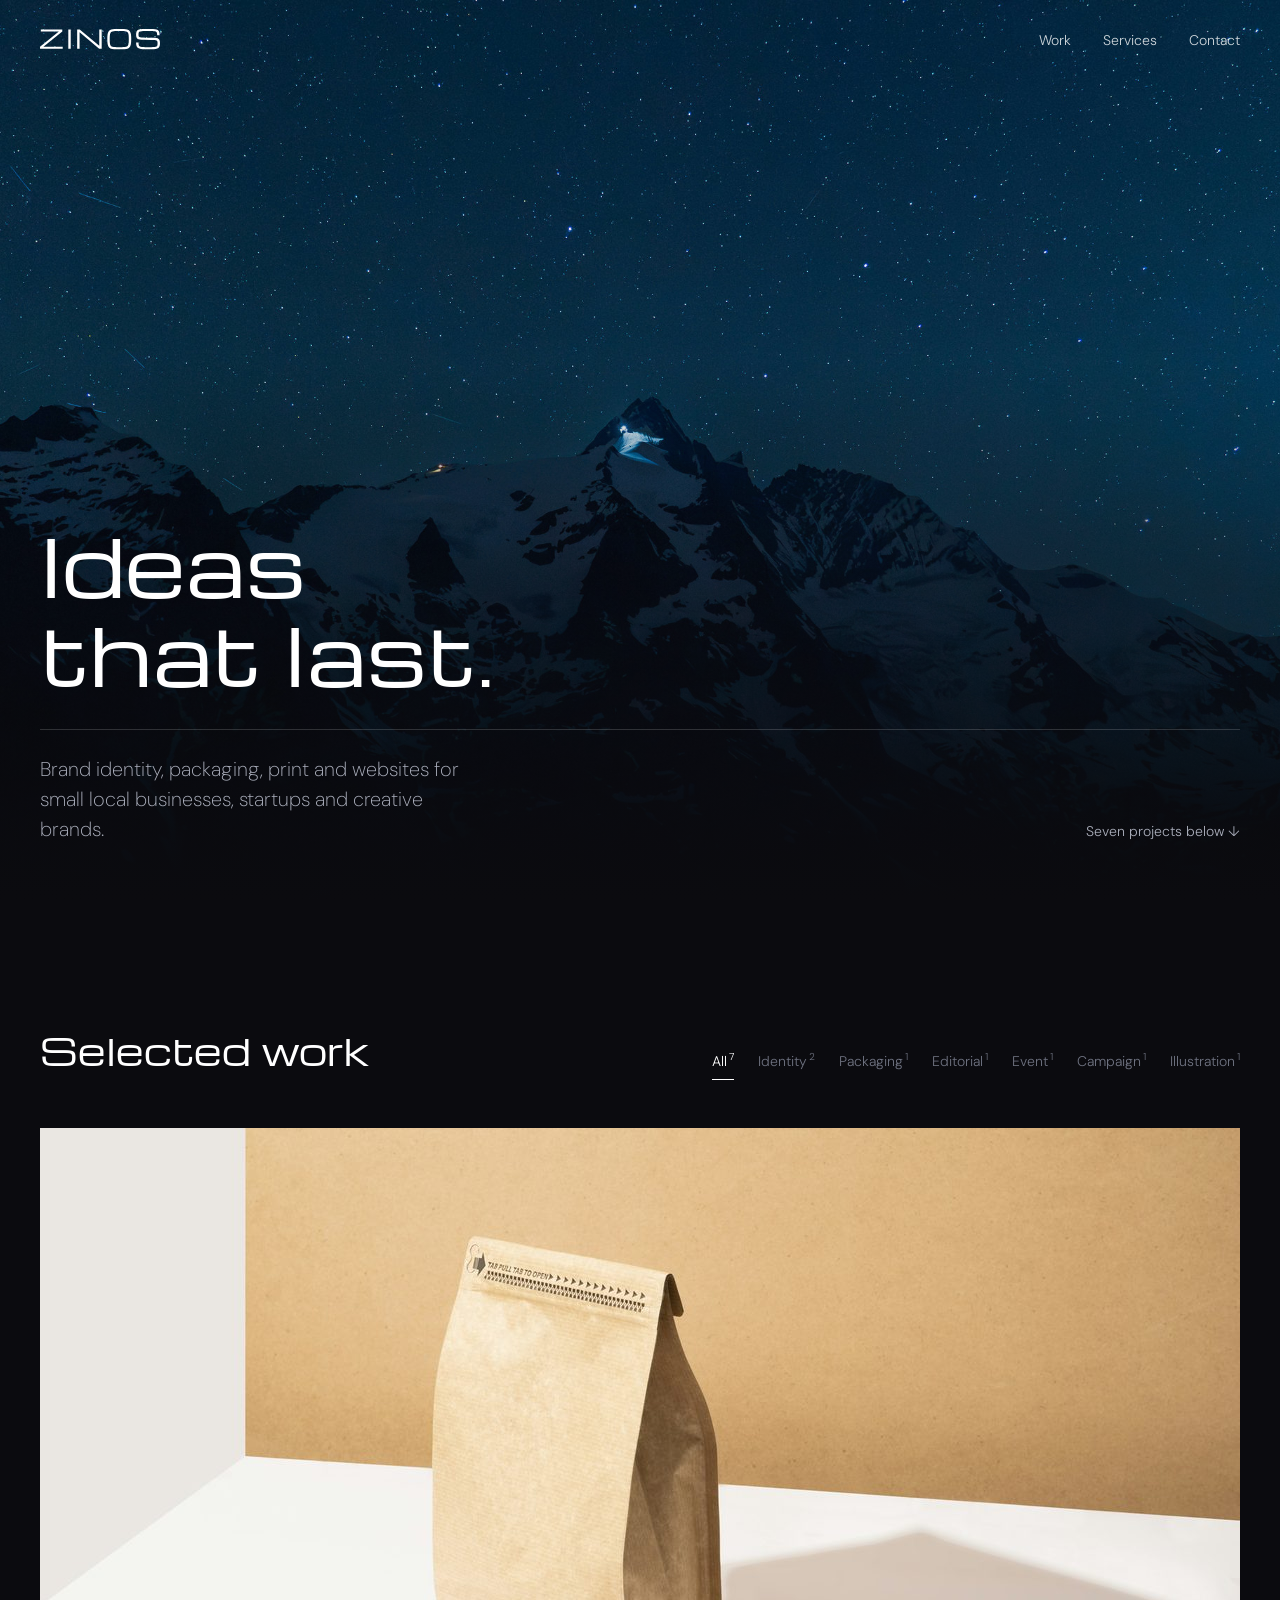
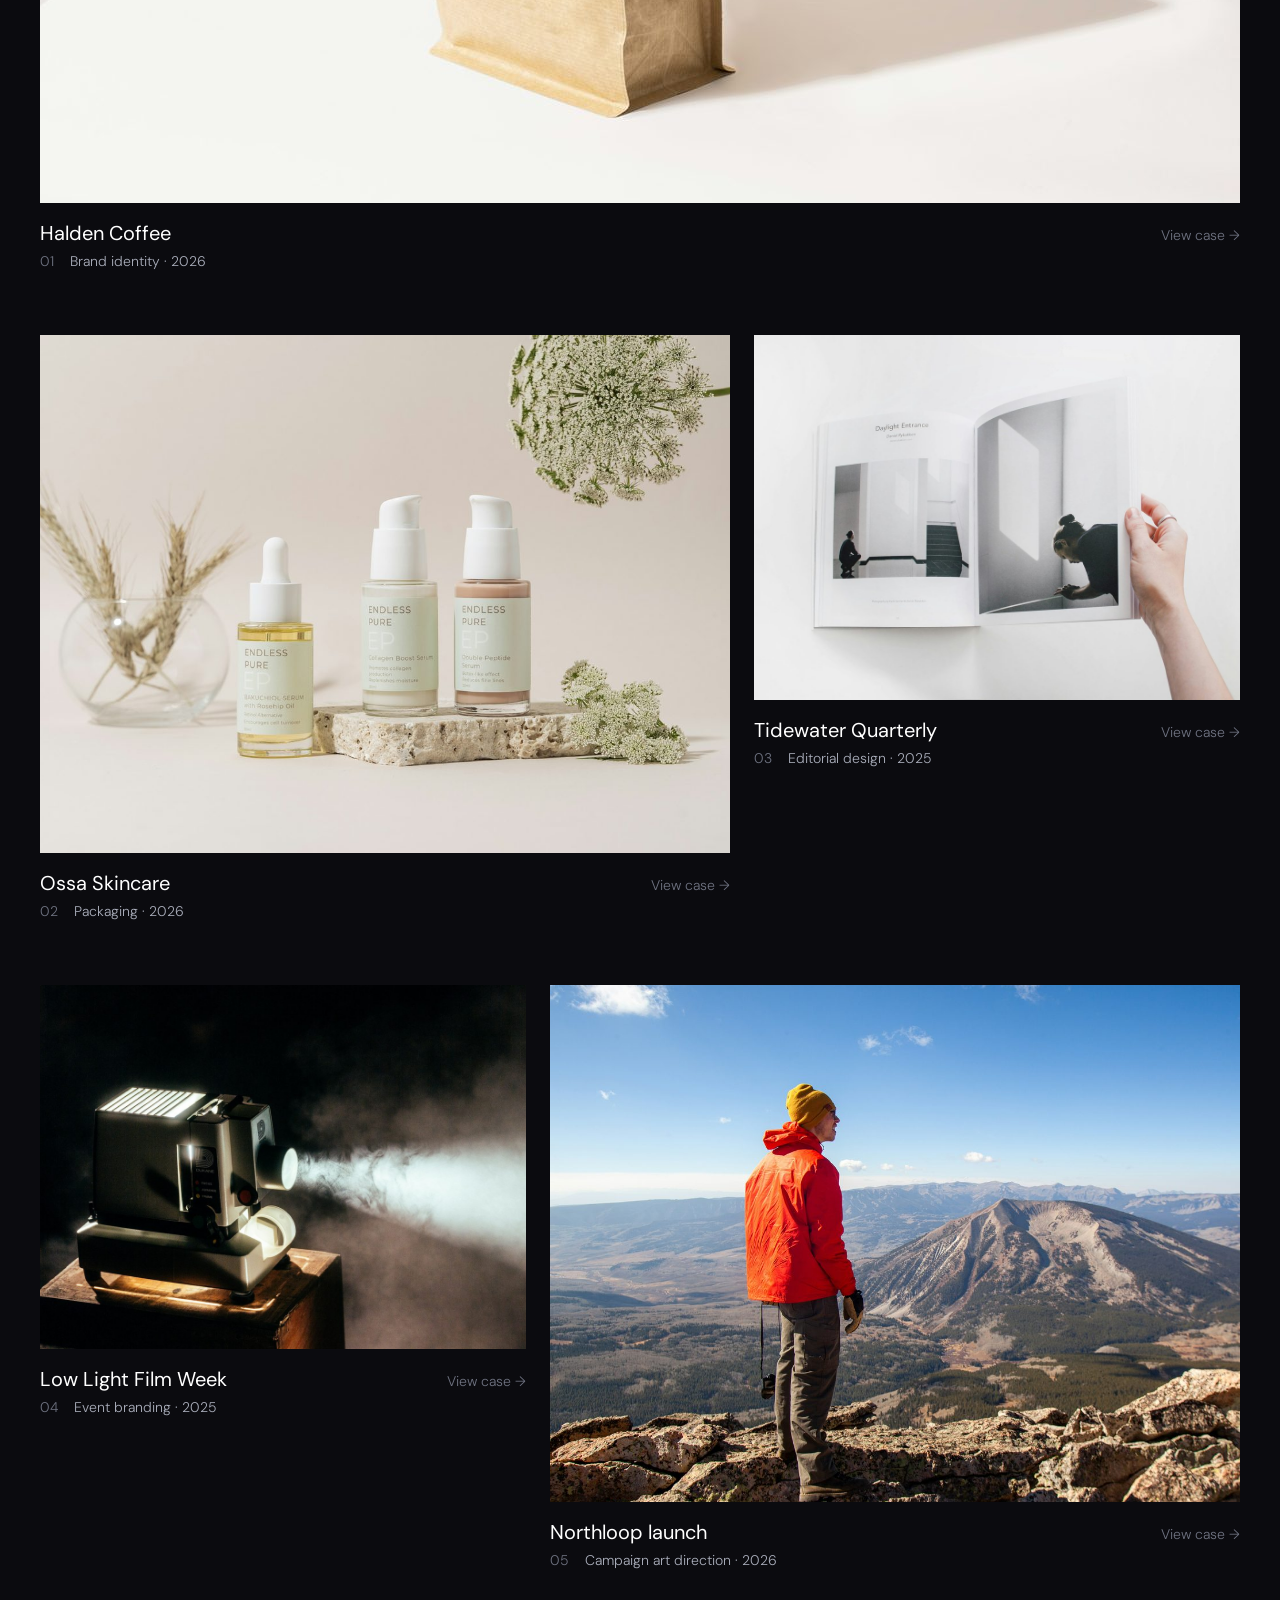
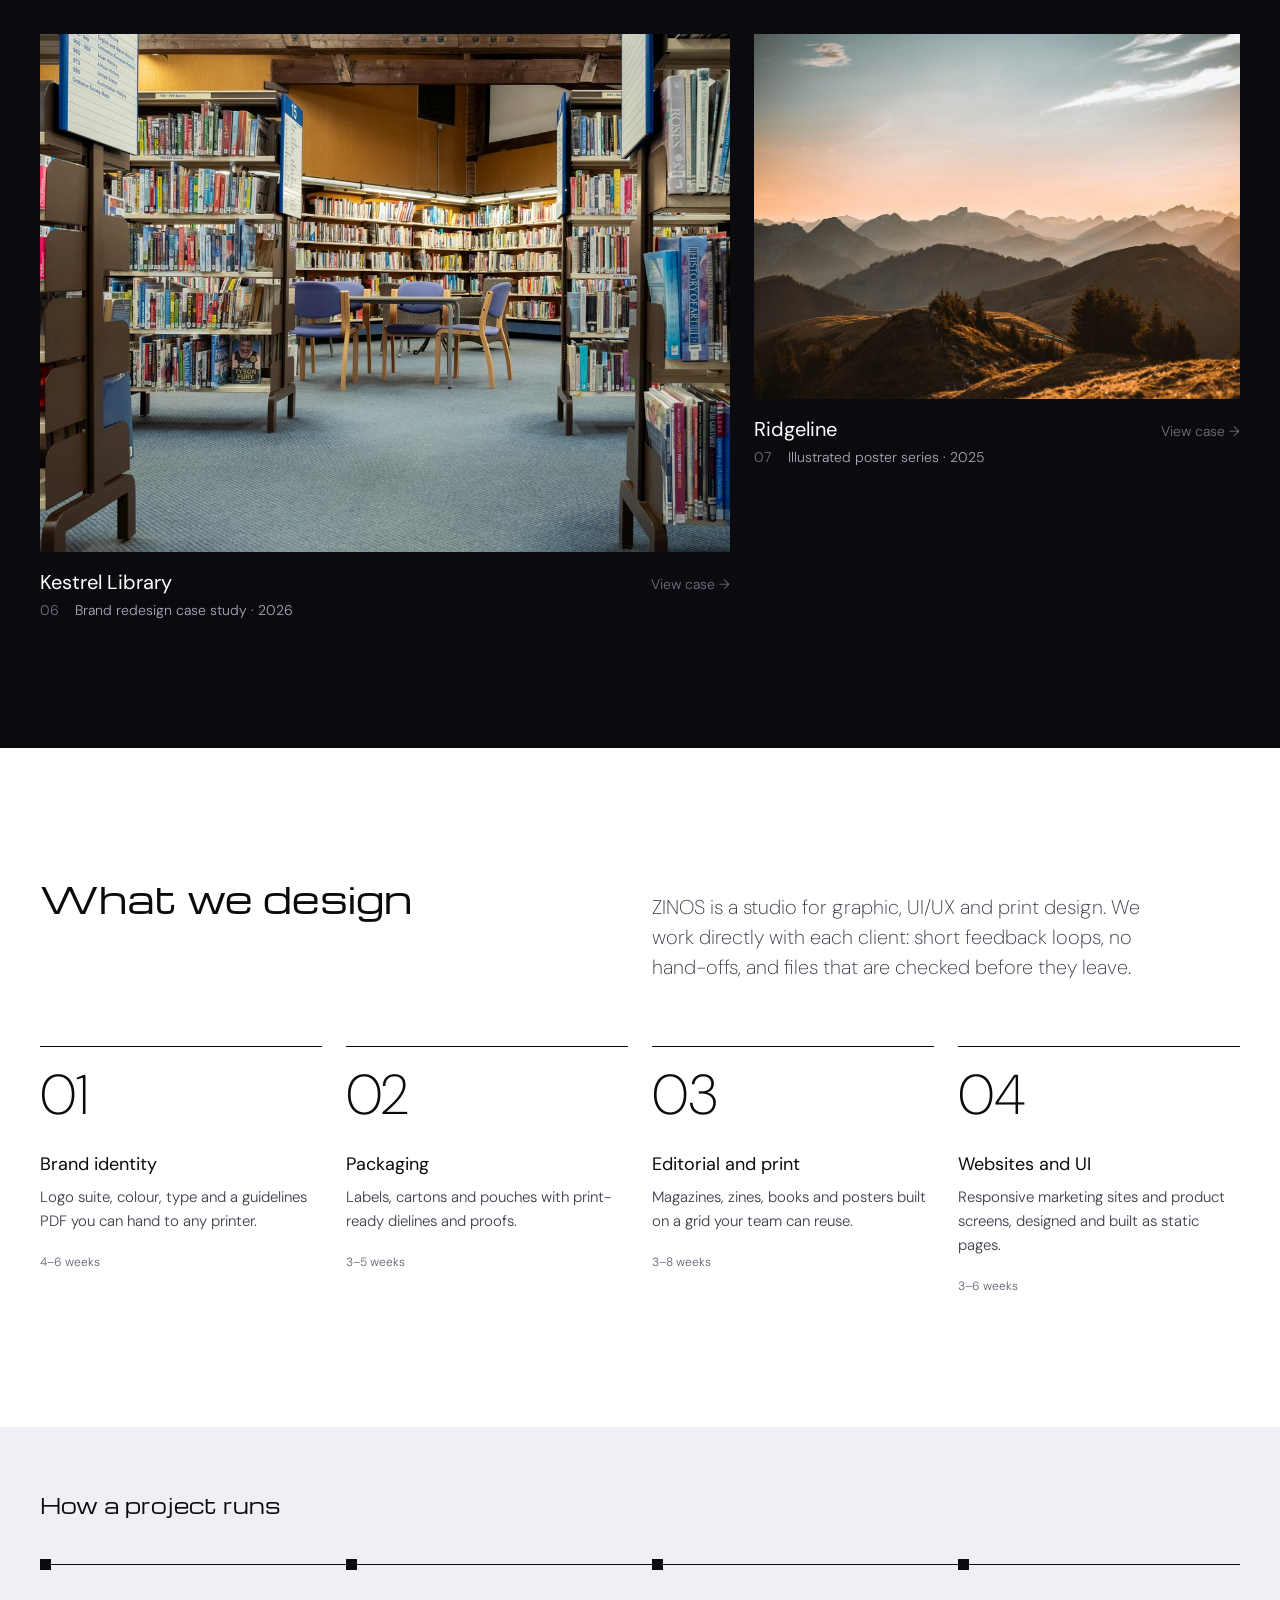
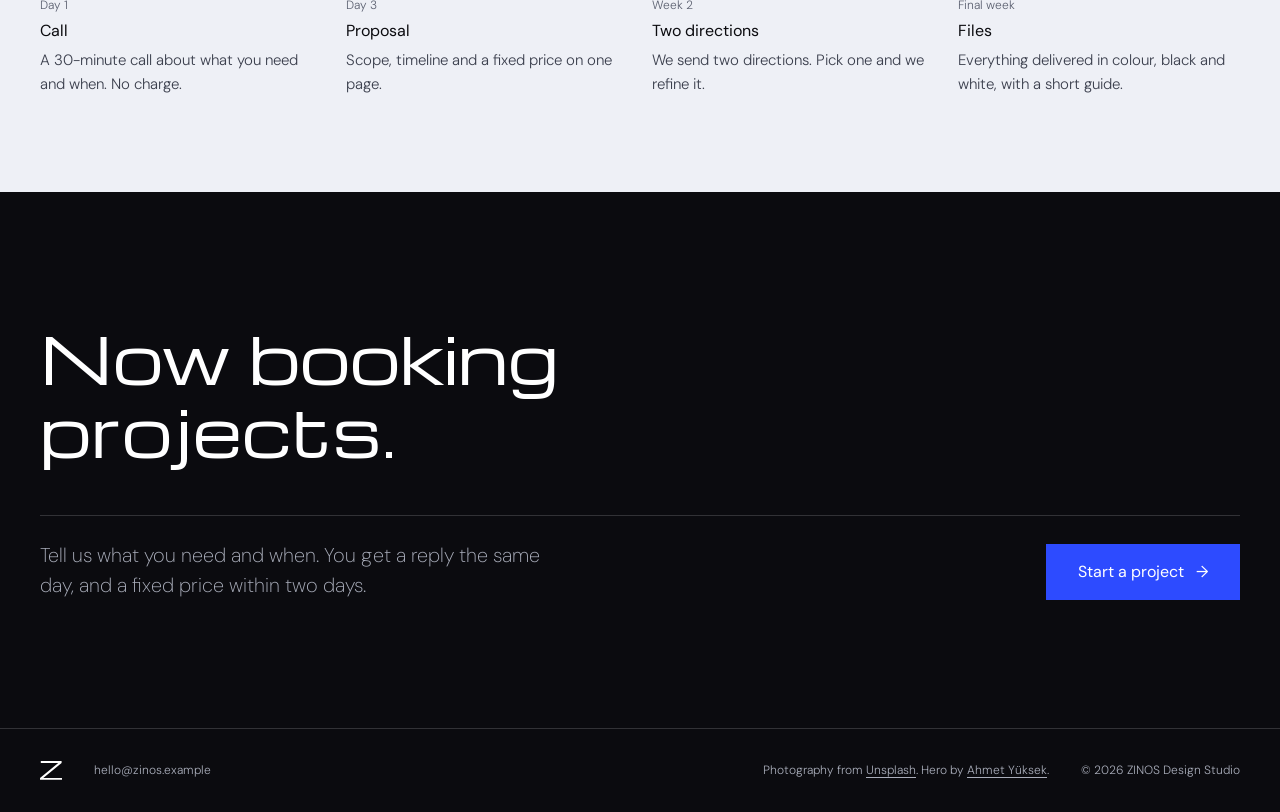
==== commit 2b0063e4: "Update" ====
--- a/index.html
+++ b/index.html
@@ -12,13 +12,14 @@
   <link href="https://fonts.googleapis.com/css2?family=DM+Sans:opsz,wght@9..40,200;9..40,300;9..40,400;9..40,500&family=Michroma&display=swap" rel="stylesheet">
   <link rel="stylesheet" href="styles.css">
   <script src="assets/brand.js" defer></script>
+  <script src="assets/nav.js" defer></script>
   <script src="assets/projects.js" defer></script>
   <script src="main.js" defer></script>
 </head>
 <body>
   <a class="skip" href="#work">Skip to work</a>
 
-  <header class="nav">
+  <header class="nav" data-nav data-transparent>
     <a href="#top" class="nav__logo" data-logo="wordmark" aria-label="ZINOS, back to top"></a>
     <nav aria-label="Main">
       <ul class="nav__links">
@@ -80,16 +81,5 @@
     <p class="caption">© 2026 ZINOS Design Studio</p>
   </footer>
 
-  <dialog class="sheet" aria-labelledby="sheet-title" data-sheet>
-    <div class="sheet__bar">
-      <span class="caption" data-sheet-count></span>
-      <div class="sheet__nav">
-        <button type="button" data-prev>Previous</button>
-        <button type="button" data-next>Next</button>
-        <button type="button" data-close aria-label="Close case study">Close ✕</button>
-      </div>
-    </div>
-    <article class="sheet__body" data-sheet-body></article>
-  </dialog>
 </body>
 </html>
--- a/styles.css
+++ b/styles.css
@@ -1,5 +1,6 @@
-/* Option B — Night gallery
-   Ink ground for the first impression and the work, white for reading. One cobalt button. */
+/* ZINOS portfolio — Night gallery
+   Ink ground for the first impression and the work, white for reading. One cobalt button per page.
+   Shared by the home page (index.html) and every project page (work/*.html). */
 
 :root {
   --white: #FFFFFF;
@@ -18,14 +19,15 @@
   --text: 'DM Sans', system-ui, -apple-system, 'Segoe UI', sans-serif;
   --margin: 40px;
   --gutter: 24px;
+  --nav-h: 80px;
 }
 
 *, *::before, *::after { box-sizing: border-box; }
-html { scroll-behavior: smooth; }
+html { scroll-behavior: smooth; scroll-padding-top: var(--nav-h); }
 body { margin: 0; background: var(--ink); color: var(--white); font: 300 16px/26px var(--text); -webkit-font-smoothing: antialiased; }
 img { display: block; max-width: 100%; height: auto; }
 a { color: inherit; }
-h1, h2, h3, p, ol, ul, dl, dd, figure { margin: 0; padding: 0; }
+h1, h2, h3, p, ol, ul, dl, dd, figure, blockquote { margin: 0; padding: 0; }
 ol, ul { list-style: none; }
 button { font: inherit; color: inherit; background: none; border: 0; cursor: pointer; padding: 0; }
 
@@ -39,17 +41,25 @@
 .skip:focus { left: var(--margin); top: 12px; background: var(--white); color: var(--ink); padding: 8px 12px; z-index: 50; }
 :focus-visible { outline: 2px solid currentColor; outline-offset: 3px; }
 
-/* Nav floats over the hero */
+/* Nav: fixed to the top of every page. On the home page it starts clear over the
+   hero photo and turns solid ink once the page scrolls (nav.js adds .is-solid). */
 .nav {
-  position: absolute; inset: 0 0 auto 0; z-index: 10;
+  position: fixed; inset: 0 0 auto 0; z-index: 20;
   display: flex; justify-content: space-between; align-items: center;
-  height: 96px; padding-inline: var(--margin);
+  height: var(--nav-h); padding-inline: var(--margin);
+  color: var(--white); border-bottom: 1px solid transparent;
+  transition: background-color 240ms ease, border-color 240ms ease, backdrop-filter 240ms ease;
+}
+.nav.is-solid {
+  background: rgba(11, 11, 15, .86); border-bottom-color: var(--line-ink);
+  -webkit-backdrop-filter: blur(14px); backdrop-filter: blur(14px);
 }
 .nav__logo { width: 120px; color: var(--white); display: block; }
 .nav__logo svg { display: block; width: 100%; height: auto; }
 .nav__links { display: flex; gap: 32px; font-size: 14px; }
-.nav__links a { text-decoration: none; opacity: .8; }
+.nav__links a { text-decoration: none; opacity: .8; padding-block: 4px; border-bottom: 1px solid transparent; }
 .nav__links a:hover { opacity: 1; }
+.nav__links a[aria-current="page"] { opacity: 1; border-bottom-color: currentColor; }
 
 /* Hero */
 .hero { position: relative; height: 100svh; min-height: 640px; overflow: hidden; }
@@ -77,25 +87,25 @@
 
 /* One lead tile, then big + small pairs (7 + 5 columns, both 4:3). The big side
    alternates each row. Both tiles hang from the same top line; the smaller cover
-   ends higher, which gives the gallery its stagger. */
+   ends higher, which gives the gallery its stagger. Each tile links to its project page. */
 .gallery { display: grid; grid-template-columns: repeat(12, 1fr); gap: 64px var(--gutter); align-items: start; }
 .tile { grid-column: span 6; }
 .tile.is-big { grid-column: span 7; }
 .tile.is-small { grid-column: span 5; }
 .tile.is-lead { grid-column: span 12; }
 .tile.is-hidden { display: none; }
-.tile button { display: block; width: 100%; text-align: left; }
+.tile__link { display: block; text-decoration: none; }
 .tile__frame { overflow: hidden; background: var(--ink-2); }
 .tile__frame img { width: 100%; aspect-ratio: 4 / 3; object-fit: cover; transition: transform 700ms cubic-bezier(.2, .7, .2, 1); }
 .tile.is-lead .tile__frame img { aspect-ratio: 16 / 9; }
-.tile button:hover img, .tile button:focus-visible img { transform: scale(1.03); }
+.tile__link:hover img, .tile__link:focus-visible img { transform: scale(1.03); }
 /* Caption sits flush with the image's left edge: title and link share a baseline, details below */
 .tile__meta { display: grid; grid-template-columns: 1fr auto; column-gap: 24px; align-items: baseline; padding-top: 16px; }
 .tile__title { font: 400 20px/28px var(--text); }
 .tile__disc { grid-column: 1 / -1; font-size: 14px; line-height: 20px; color: var(--on-ink-2); margin-top: 4px; }
 .tile__no { color: var(--on-ink-3); margin-right: 16px; font-variant-numeric: tabular-nums; }
 .tile__open { font-size: 14px; line-height: 20px; color: var(--on-ink-3); transition: color 160ms ease; }
-.tile button:hover .tile__open { color: var(--white); }
+.tile__link:hover .tile__open { color: var(--white); }
 
 /* Services on white */
 .services { background: var(--white); color: var(--ink); padding: 128px var(--margin); }
@@ -122,8 +132,8 @@
 .timeline__track strong { display: block; font: 400 16px/26px var(--text); }
 .timeline__track p { color: var(--text-2); font-size: 15px; line-height: 24px; margin-top: 4px; }
 
-/* Contact */
-.contact { padding: 128px var(--margin); }
+/* Contact (ink band on every page) */
+.contact { background: var(--ink); color: var(--white); padding: 128px var(--margin); }
 .contact .display { font-size: clamp(36px, 5vw, 72px); line-height: 1.15; max-width: 12ch; }
 .contact__row { display: flex; justify-content: space-between; align-items: end; gap: 32px; margin-top: 48px; padding-top: 24px; border-top: 1px solid var(--line-ink); flex-wrap: wrap; }
 .contact__row .lead { max-width: 40ch; color: var(--on-ink-2); }
@@ -136,7 +146,7 @@
 .button:hover { background: #1F3AE6; }
 .button:hover::after { transform: translateX(4px); }
 
-.footer { display: flex; gap: 32px; align-items: center; padding: 32px var(--margin); border-top: 1px solid var(--line-ink); color: var(--on-ink-2); }
+.footer { display: flex; gap: 32px; align-items: center; padding: 32px var(--margin); background: var(--ink); border-top: 1px solid var(--line-ink); color: var(--on-ink-2); }
 .footer__mark { width: 22px; color: var(--white); display: block; }
 .footer__mark svg { display: block; width: 100%; height: auto; }
 .footer a { text-decoration: none; }
@@ -144,87 +154,81 @@
 .footer__credit { margin-left: auto; }
 .footer__credit a { text-decoration: underline; text-underline-offset: 3px; }
 
-/* Case sheet */
-.sheet {
-  width: 100vw; max-width: 100vw; height: 100vh; max-height: 100vh; margin: 0; padding: 0; border: 0;
-  background: var(--white); color: var(--ink); overflow: auto;
-}
-.sheet::backdrop { background: rgba(11, 11, 15, .7); }
-.sheet[open] { animation: sheet-in 420ms cubic-bezier(.2, .7, .2, 1); }
-@keyframes sheet-in { from { transform: translateY(32px); opacity: 0; } }
-.sheet__bar {
-  position: sticky; top: 0; z-index: 2; display: flex; justify-content: space-between; align-items: center;
-  height: 64px; padding-inline: var(--margin); background: rgba(255, 255, 255, .94); border-bottom: 1px solid var(--line-soft);
-  backdrop-filter: blur(8px);
-}
-.sheet__bar .caption { color: var(--muted); }
-.sheet__nav { display: flex; gap: 24px; font-size: 14px; }
-.sheet__nav button { color: var(--text-2); }
-.sheet__nav button:hover { color: var(--ink); text-decoration: underline; text-underline-offset: 4px; }
-
-.sheet__body { padding: 64px var(--margin) 128px; max-width: 1280px; margin-inline: auto; }
-/* Case sheet uses the same 12 columns: facts on 1/4/7/10, body copy from column 4, lead from column 7 */
-.sh__head { display: grid; grid-template-columns: repeat(12, 1fr); gap: var(--gutter); align-items: end; margin-bottom: 48px; }
-.sh__head > div { grid-column: 1 / span 6; }
-.sh__head .lead { grid-column: 7 / span 6; }
-.sh__head .caption { color: var(--muted); display: block; margin-bottom: 12px; }
-.sh__head .lead { color: var(--text-2); }
-.sh__cover { padding: 0; }
-.sh__cover img { width: 100%; aspect-ratio: 16 / 9; object-fit: cover; }
-.sh__cover figcaption { padding: 12px 0 0; background: var(--white); color: var(--muted); }
-.sh__cover figcaption a { color: inherit; }
-.sh__cover figcaption a:hover { color: var(--ink); }
-.sh__facts { display: grid; grid-template-columns: repeat(4, 1fr); gap: var(--gutter); margin-top: 32px; }
-.sh__facts div { border-top: 1px solid var(--ink); padding-top: 12px; }
-.sh__facts dt { font: 400 12px/18px var(--text); }
-.sh__facts dd { font-size: 15px; line-height: 24px; color: var(--text-2); margin-top: 4px; }
-.sh__brief { display: grid; grid-template-columns: repeat(12, 1fr); gap: var(--gutter); margin-top: 96px; }
-.sh__brief > h3, .sh__why > h3 { grid-column: 1 / span 3; }
-.sh__brief > div, .sh__why > div { grid-column: 4 / span 9; }
-.sh__brief p { font: 200 24px/36px var(--text); max-width: 34ch; }
-.sh__steps { display: grid; grid-template-columns: repeat(4, 1fr); gap: var(--gutter); margin-top: 64px; }
-.sh__steps li { background: var(--fog); padding: 24px; }
-.sh__steps .when { font-size: 12px; color: var(--muted); }
-.sh__steps strong { display: block; font: 400 20px/28px var(--display); margin: 32px 0 12px; }
-.sh__steps p { font-size: 15px; line-height: 24px; color: var(--text-2); }
-.sh__why { display: grid; grid-template-columns: repeat(12, 1fr); gap: var(--gutter); margin-top: 96px; padding-top: 24px; border-top: 1px solid var(--ink); }
-.sh__why blockquote { margin: 0; font: 200 28px/40px var(--text); max-width: 32ch; }
-.sh__palette { display: grid; grid-template-columns: repeat(3, 1fr); margin-top: 48px; }
-.sh__palette div { height: 160px; padding: 16px; display: flex; flex-direction: column; justify-content: flex-end; font-size: 12px; line-height: 18px; }
-.sh__palette div:last-child { box-shadow: inset 0 0 0 1px rgba(11, 11, 15, .08); }
-.sh__next { display: flex; justify-content: space-between; align-items: baseline; width: 100%; margin-top: 128px; padding: 32px 0; border-top: 1px solid var(--ink); border-bottom: 1px solid var(--ink); text-align: left; font-size: 14px; color: var(--muted); }
-.sh__next span { font: 400 36px/44px var(--display); color: var(--ink); transition: transform 240ms ease; }
-.sh__next:hover span { transform: translateX(8px); }
-.sh__type { margin-top: 16px; color: var(--text-2); font-size: 15px; }
-.sh__deliv { columns: 2; margin-top: 8px; }
-.sh__deliv li { padding: 8px 0; border-bottom: 1px solid var(--line-soft); break-inside: avoid; font-size: 15px; }
+/* Project pages (work/*.html): white reading page under the fixed ink nav.
+   Same 12 columns as the home page: facts on 1/4/7/10, body copy from column 4,
+   the summary from column 7. */
+.page-case { background: var(--white); color: var(--ink); }
+.case { padding: calc(var(--nav-h) + 48px) var(--margin) 128px; }
+.case__crumbs { display: flex; justify-content: space-between; align-items: baseline; gap: 24px; padding-bottom: 12px; border-bottom: 1px solid var(--line-soft); font-size: 14px; }
+.case__crumbs a { text-decoration: none; color: var(--text-2); }
+.case__crumbs a:hover { color: var(--ink); }
+.case__crumbs .caption { color: var(--muted); }
+.case__head { display: grid; grid-template-columns: repeat(12, 1fr); gap: var(--gutter); align-items: end; margin: 64px 0 48px; }
+.case__head > div { grid-column: 1 / span 6; }
+.case__head .lead { grid-column: 7 / span 6; color: var(--text-2); max-width: 40ch; }
+.case__head .caption { color: var(--muted); display: block; margin-bottom: 12px; }
+.case__cover img { width: 100%; aspect-ratio: 16 / 9; object-fit: cover; }
+.case__cover figcaption { padding-top: 12px; background: var(--white); color: var(--muted); }
+.case__cover figcaption a { color: inherit; }
+.case__cover figcaption a:hover { color: var(--ink); }
+.case__facts { display: grid; grid-template-columns: repeat(4, 1fr); gap: var(--gutter); margin-top: 32px; }
+.case__facts div { border-top: 1px solid var(--ink); padding-top: 12px; }
+.case__facts dt { font: 400 12px/18px var(--text); }
+.case__facts dd { font-size: 15px; line-height: 24px; color: var(--text-2); margin-top: 4px; }
+.case__brief, .case__why { display: grid; grid-template-columns: repeat(12, 1fr); gap: var(--gutter); margin-top: 128px; }
+.case__why { padding-top: 24px; border-top: 1px solid var(--ink); }
+.case__brief > h2, .case__why > h2 { grid-column: 1 / span 3; }
+.case__brief > div, .case__why > div { grid-column: 4 / span 9; }
+.case__brief p { font: 200 24px/36px var(--text); max-width: 34ch; }
+.case__brief h3 { font: 400 12px/18px var(--text); margin-top: 48px; padding-bottom: 8px; border-bottom: 1px solid var(--ink); }
+.case__deliv { columns: 2; column-gap: var(--gutter); }
+.case__deliv li { padding: 8px 0; border-bottom: 1px solid var(--line-soft); break-inside: avoid; font-size: 15px; }
+.case__why blockquote { font: 200 28px/40px var(--text); max-width: 32ch; }
+.case__palette { display: grid; grid-template-columns: repeat(3, 1fr); margin-top: 48px; }
+.case__palette div { height: 160px; padding: 16px; display: flex; flex-direction: column; justify-content: flex-end; font-size: 12px; line-height: 18px; }
+.case__palette div:nth-child(2) { box-shadow: inset 0 0 0 1px rgba(11, 11, 15, .06); }
+.case__type { margin-top: 16px; color: var(--text-2); font-size: 15px; }
+.case__pager { display: grid; grid-template-columns: 1fr 1fr; gap: var(--gutter); margin-top: 128px; border-top: 1px solid var(--ink); border-bottom: 1px solid var(--ink); }
+.case__pager a { display: flex; flex-direction: column; gap: 8px; padding: 32px 0; text-decoration: none; font-size: 14px; color: var(--muted); }
+.case__pager a.next { text-align: right; align-items: flex-end; }
+.case__pager b { font: 400 28px/36px var(--display); color: var(--ink); transition: transform 240ms ease; }
+.case__pager a.prev:hover b { transform: translateX(-8px); }
+.case__pager a.next:hover b { transform: translateX(8px); }
 
 @media (max-width: 1024px) {
   .tile, .tile.is-big, .tile.is-small { grid-column: span 12; }
   .tile.is-lead .tile__frame img { aspect-ratio: 4 / 3; }
-  .services__intro, .sh__head, .sh__brief, .sh__why { grid-template-columns: 1fr; row-gap: 16px; }
-  .services__intro > *, .sh__head > *, .sh__brief > *, .sh__why > * { grid-column: 1 / -1; }
-  .services__grid, .sh__steps, .sh__facts { grid-template-columns: repeat(2, 1fr); }
+  .services__intro, .case__head, .case__brief, .case__why { grid-template-columns: 1fr; row-gap: 16px; }
+  /* Match the specificity of the desktop placements so every block stacks full width */
+  .services__intro h2, .services__intro .lead,
+  .case__head > div, .case__head .lead,
+  .case__brief > h2, .case__brief > div,
+  .case__why > h2, .case__why > div { grid-column: 1 / -1; }
+  .services__grid, .case__facts { grid-template-columns: repeat(2, 1fr); }
   .timeline__track { grid-template-columns: repeat(2, 1fr); row-gap: 40px; }
   .timeline__track::before { display: none; }
+  .case__pager b { font-size: 20px; line-height: 28px; }
 }
 @media (max-width: 640px) {
-  :root { --margin: 20px; --gutter: 16px; }
+  :root { --margin: 20px; --gutter: 16px; --nav-h: 64px; }
   .h1 { font-size: 24px; line-height: 32px; }
-  .nav { height: 72px; }
   .nav__logo { width: 96px; }
   .nav__links { gap: 16px; font-size: 13px; }
   .hero__foot { flex-direction: column; align-items: start; }
   .work { padding-block: 96px; }
   .gallery { row-gap: 48px; }
   .services, .contact { padding-block: 96px; }
-  .services__grid, .sh__steps, .sh__facts, .timeline__track { grid-template-columns: 1fr; }
+  .services__grid, .case__facts, .timeline__track { grid-template-columns: 1fr; }
   .timeline { margin: 96px calc(-1 * var(--margin)) -96px; padding: 48px var(--margin) 64px; }
-  .sh__palette div { height: 96px; }
-  .sh__next { flex-direction: column; gap: 8px; }
-  .sh__next span { font-size: 22px; line-height: 30px; }
-  .sh__deliv { columns: 1; }
-  .sheet__nav button[data-prev], .sheet__nav button[data-next] { display: none; }
+  .case { padding-bottom: 96px; }
+  .case__head { margin-top: 40px; }
+  .case__brief, .case__why { margin-top: 96px; }
+  .case__brief p { font-size: 20px; line-height: 30px; }
+  .case__why blockquote { font-size: 22px; line-height: 32px; }
+  .case__palette div { height: 96px; }
+  .case__deliv { columns: 1; }
+  .case__pager { grid-template-columns: 1fr; gap: 0; }
+  .case__pager a.next { border-top: 1px solid var(--line-soft); }
   .footer { flex-wrap: wrap; }
 }
 @media (prefers-reduced-motion: reduce) {
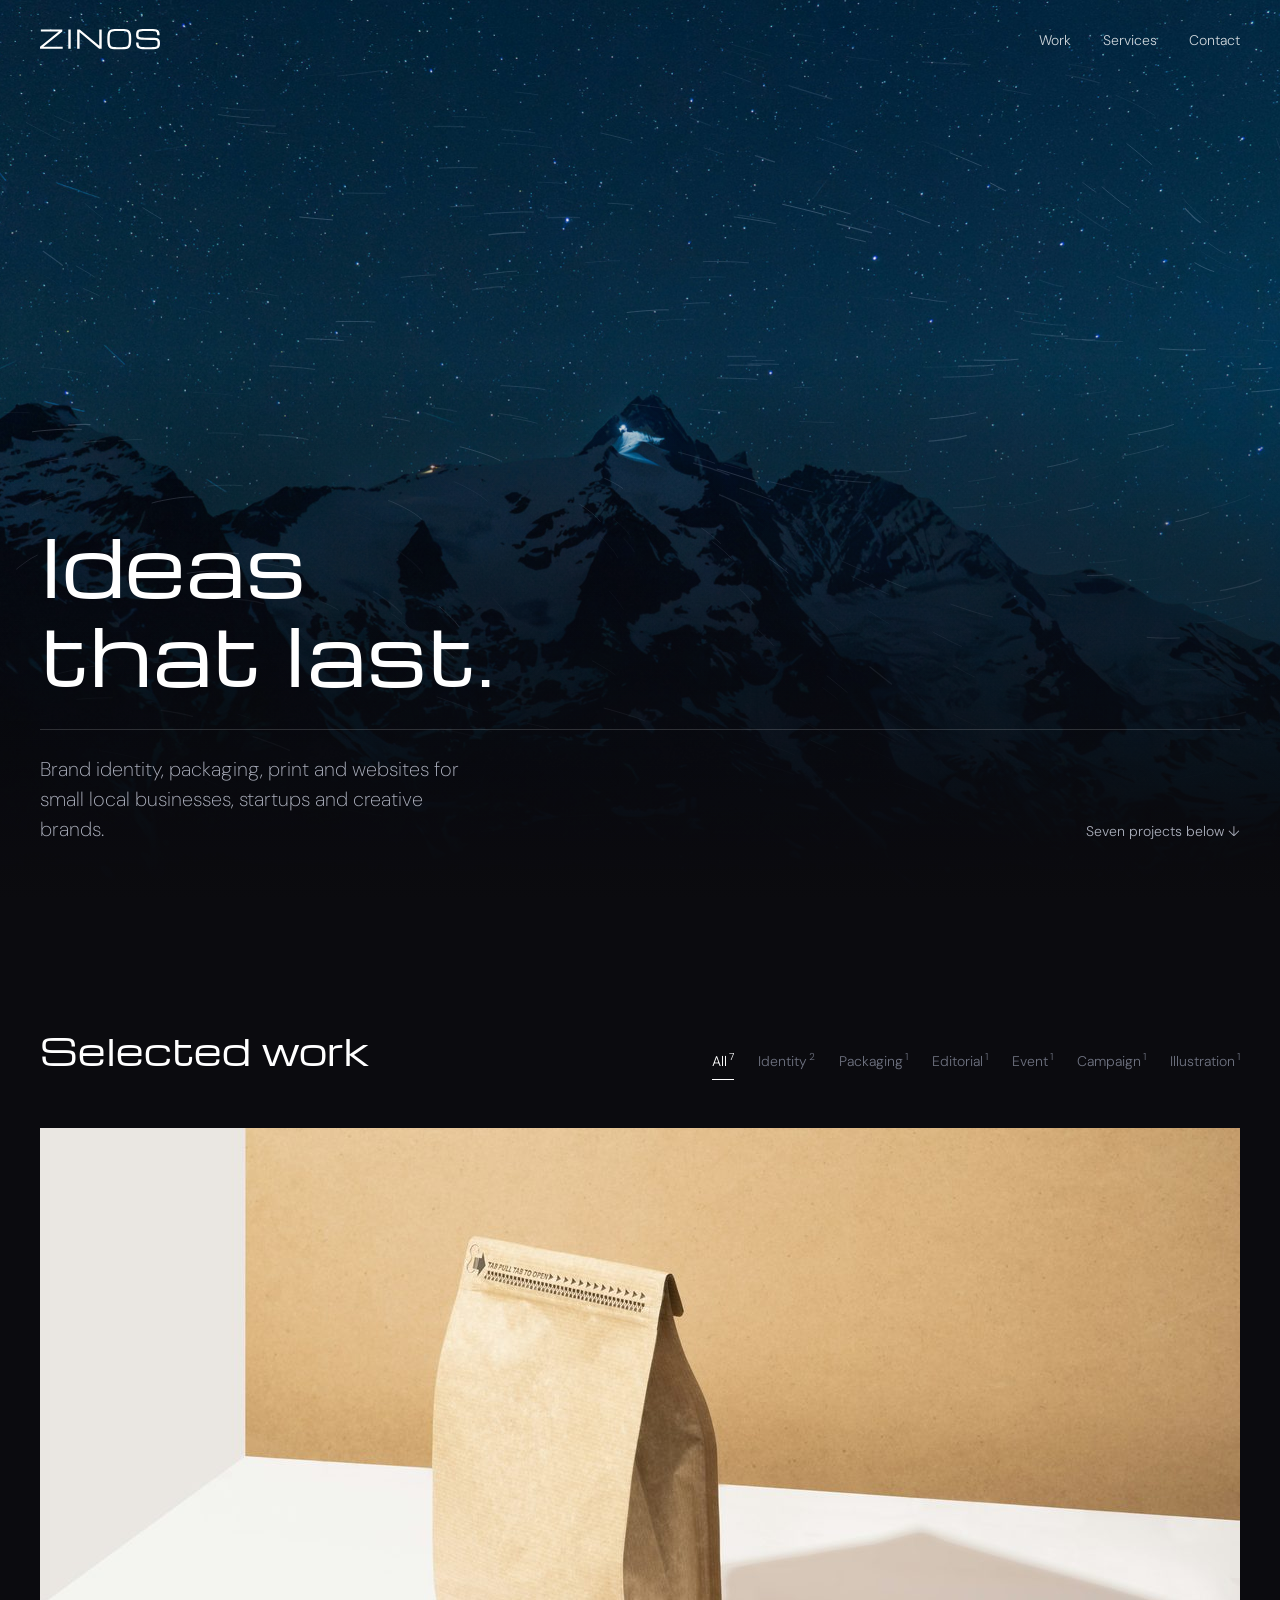
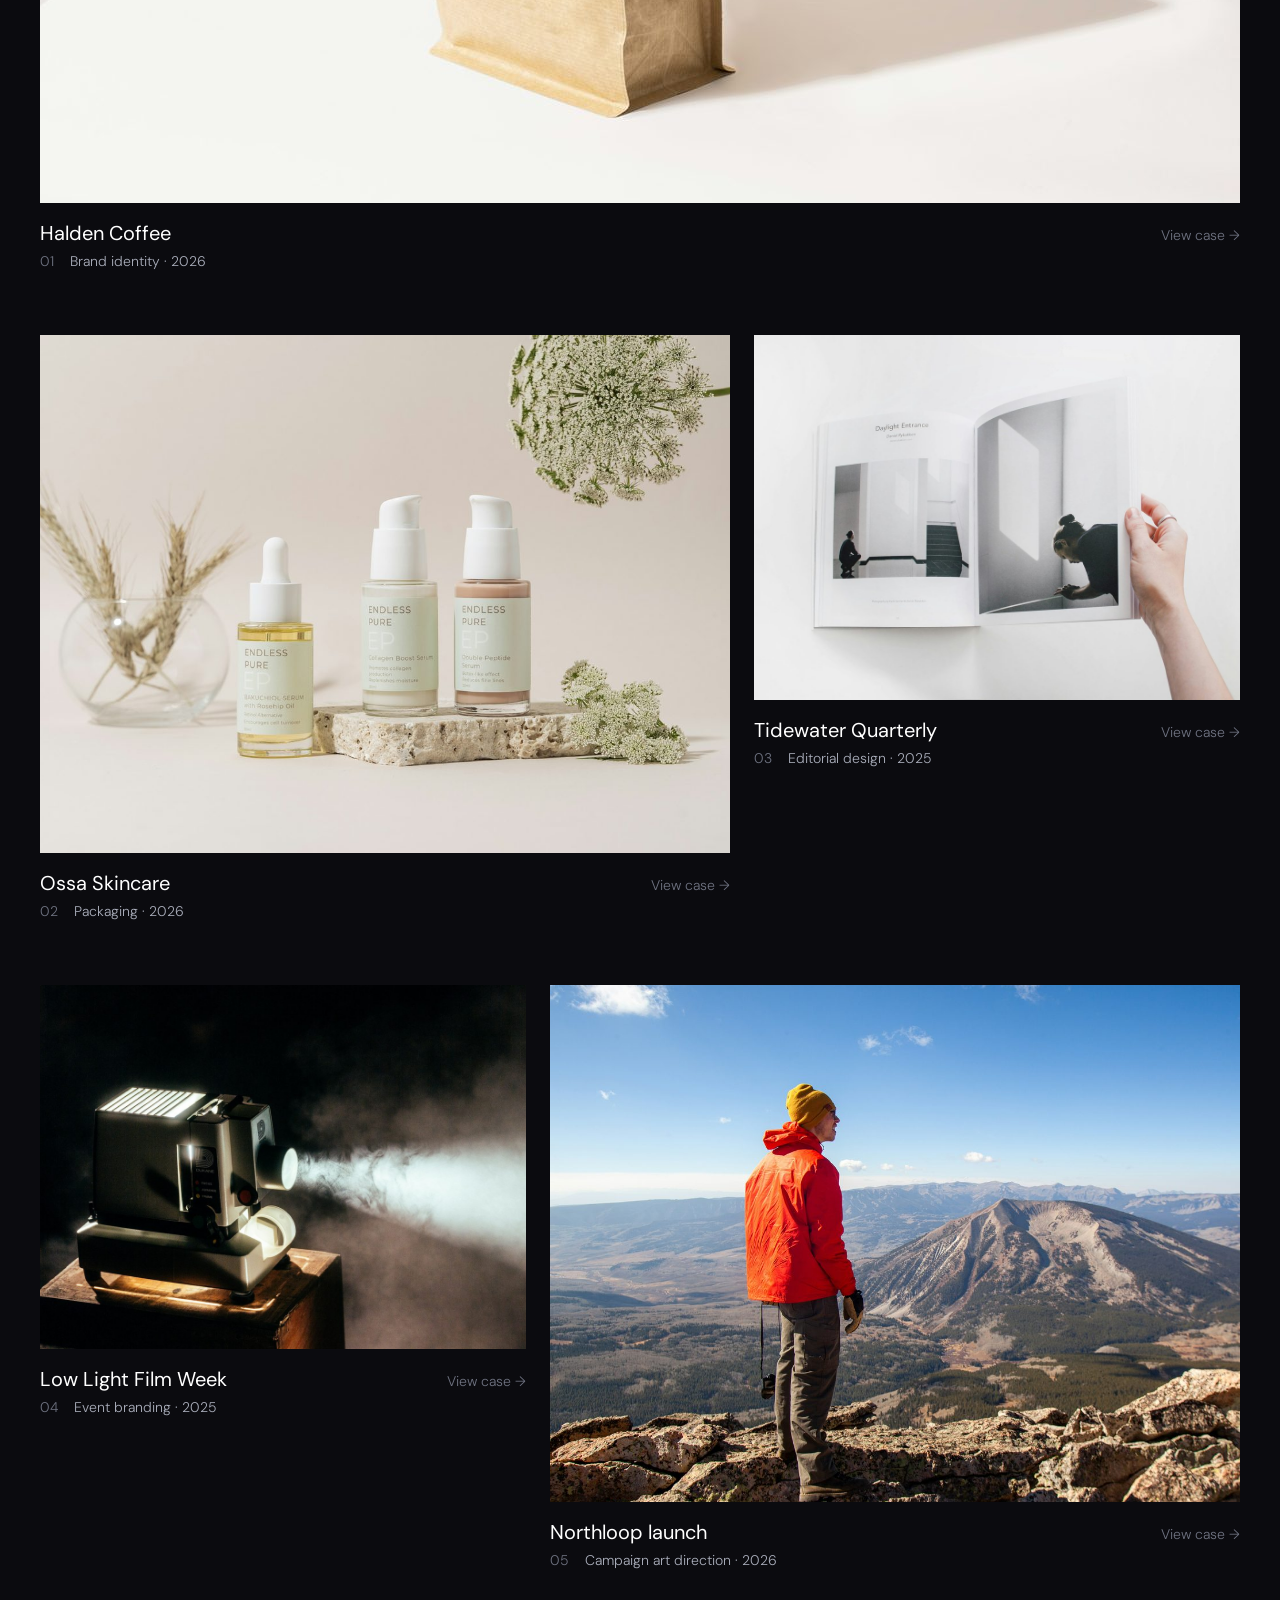
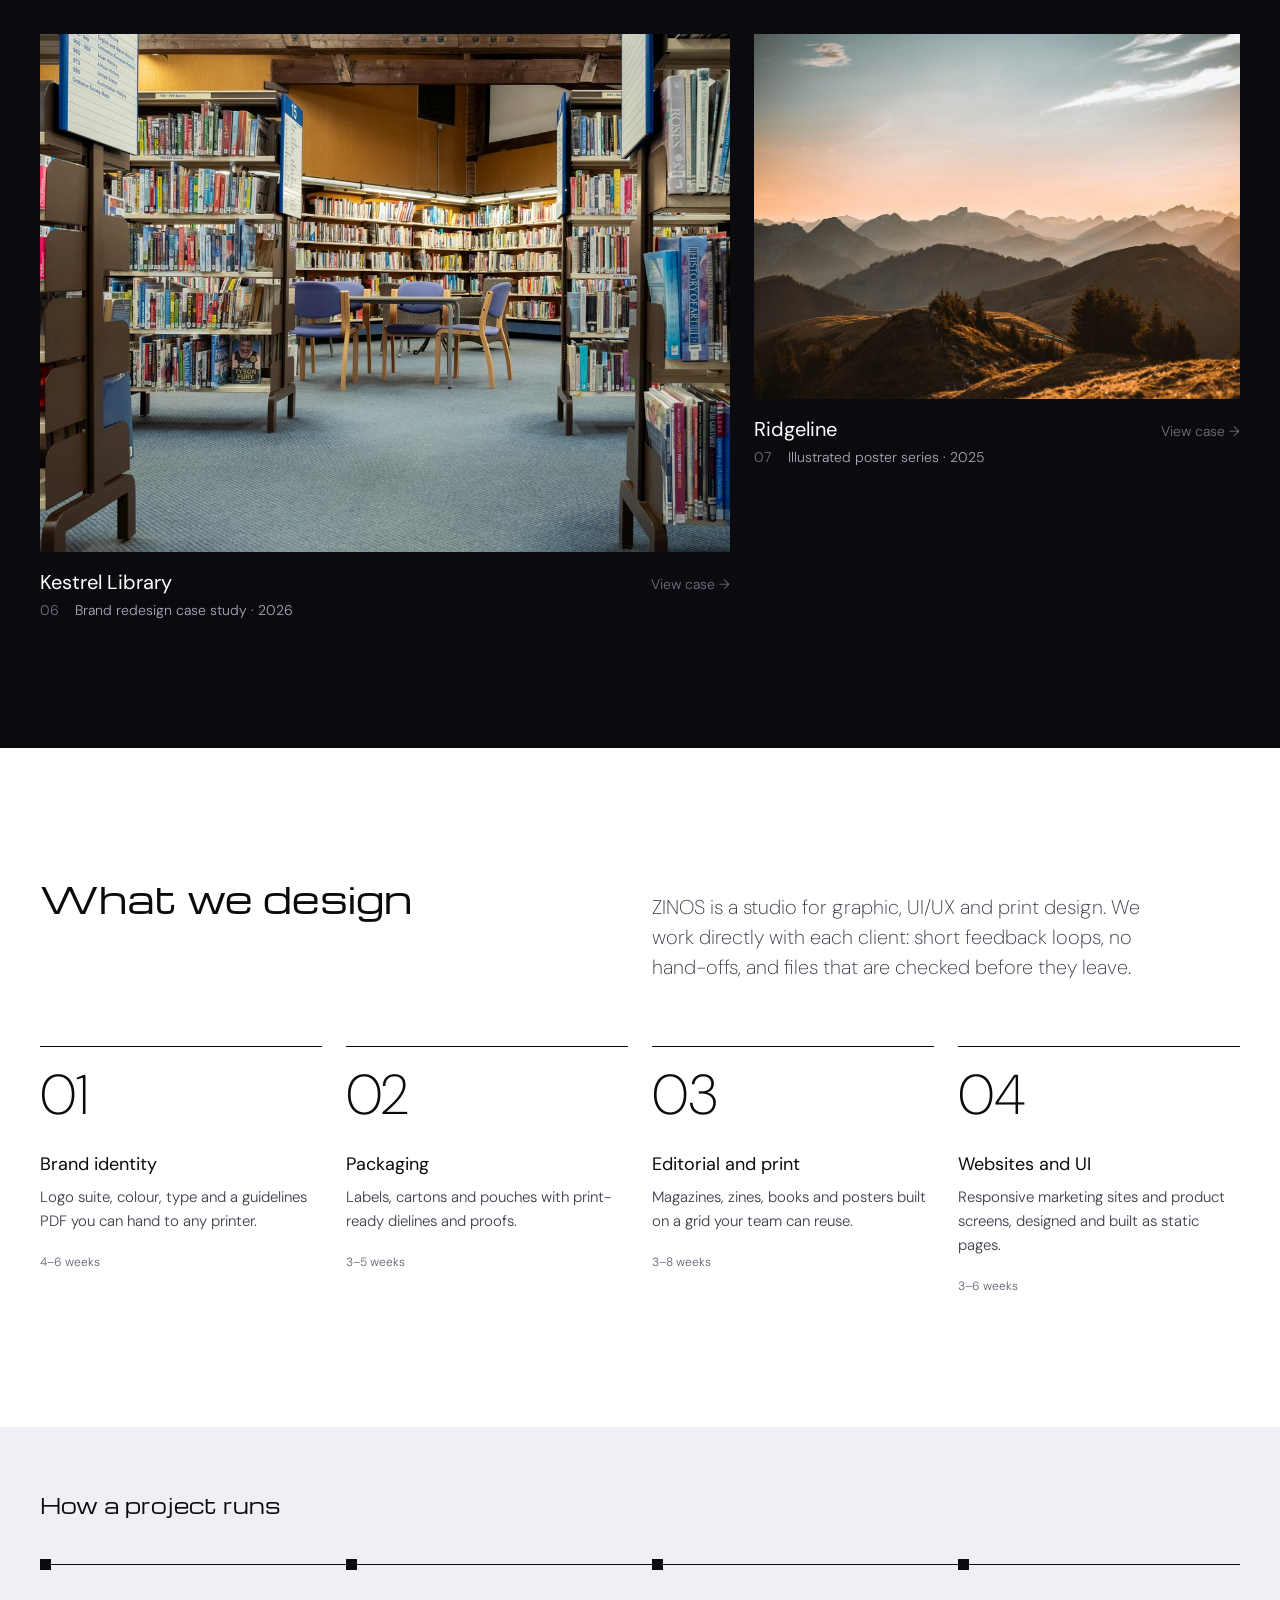
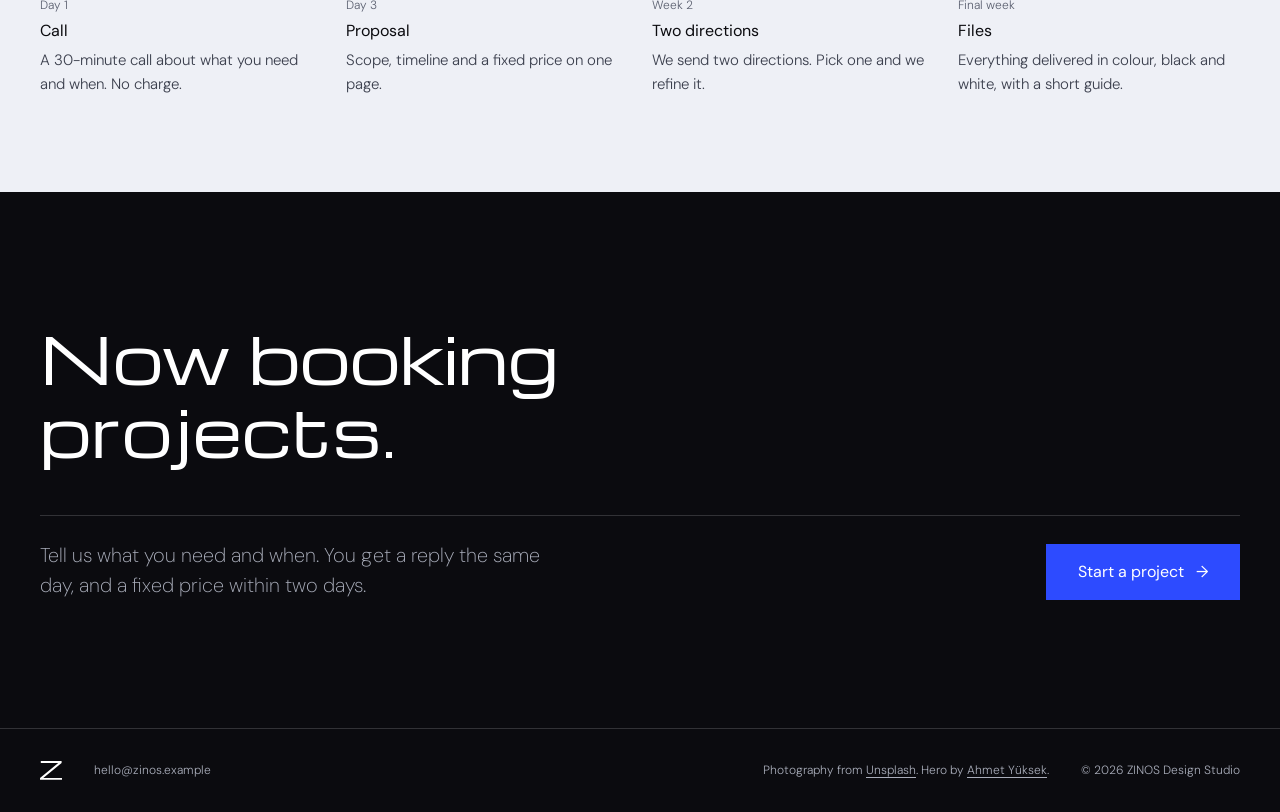
==== commit 6d2ec7c2: "update" ====
--- a/index.html
+++ b/index.html
@@ -13,6 +13,8 @@
   <link rel="stylesheet" href="styles.css">
   <script src="assets/brand.js" defer></script>
   <script src="assets/nav.js" defer></script>
+  <script src="assets/smooth-scroll.js" defer></script>
+  <script src="assets/hero-motion.js" defer></script>
   <script src="assets/projects.js" defer></script>
   <script src="main.js" defer></script>
 </head>
--- a/styles.css
+++ b/styles.css
@@ -24,6 +24,8 @@
 
 *, *::before, *::after { box-sizing: border-box; }
 html { scroll-behavior: smooth; scroll-padding-top: var(--nav-h); }
+/* smooth-scroll.js drives the glide itself; native smooth behaviour would fight its per-frame scrollTo */
+html.has-smooth-scroll { scroll-behavior: auto; }
 body { margin: 0; background: var(--ink); color: var(--white); font: 300 16px/26px var(--text); -webkit-font-smoothing: antialiased; }
 img { display: block; max-width: 100%; height: auto; }
 a { color: inherit; }
@@ -64,6 +66,16 @@
 /* Hero */
 .hero { position: relative; height: 100svh; min-height: 640px; overflow: hidden; }
 .hero__img { position: absolute; inset: 0; width: 100%; height: 100%; object-fit: cover; object-position: 50% 45%; }
+/* Motion layer (assets/hero-motion.js): sits between the photo and the ink gradient,
+   masked off near the nav and the bottom so the lines gather around the ridge. */
+.hero__motion {
+  position: absolute; inset: 0; width: 100%; height: 100%; pointer-events: none;
+  opacity: 0; transition: opacity 2400ms ease;
+  -webkit-mask-image: linear-gradient(to bottom, transparent 0, #000 22%, #000 72%, transparent 96%);
+  mask-image: linear-gradient(to bottom, transparent 0, #000 22%, #000 72%, transparent 96%);
+}
+.hero__motion.is-on { opacity: 1; }
+.hero.has-motion .hero__img, .hero.has-motion .hero__motion { will-change: transform; }
 .hero::after { content: ''; position: absolute; inset: 40% 0 0 0; background: linear-gradient(transparent, var(--ink)); }
 .hero__text { position: absolute; left: var(--margin); right: var(--margin); bottom: 56px; z-index: 1; }
 .hero .display { font-size: clamp(40px, 6.2vw, 88px); line-height: 1.12; }
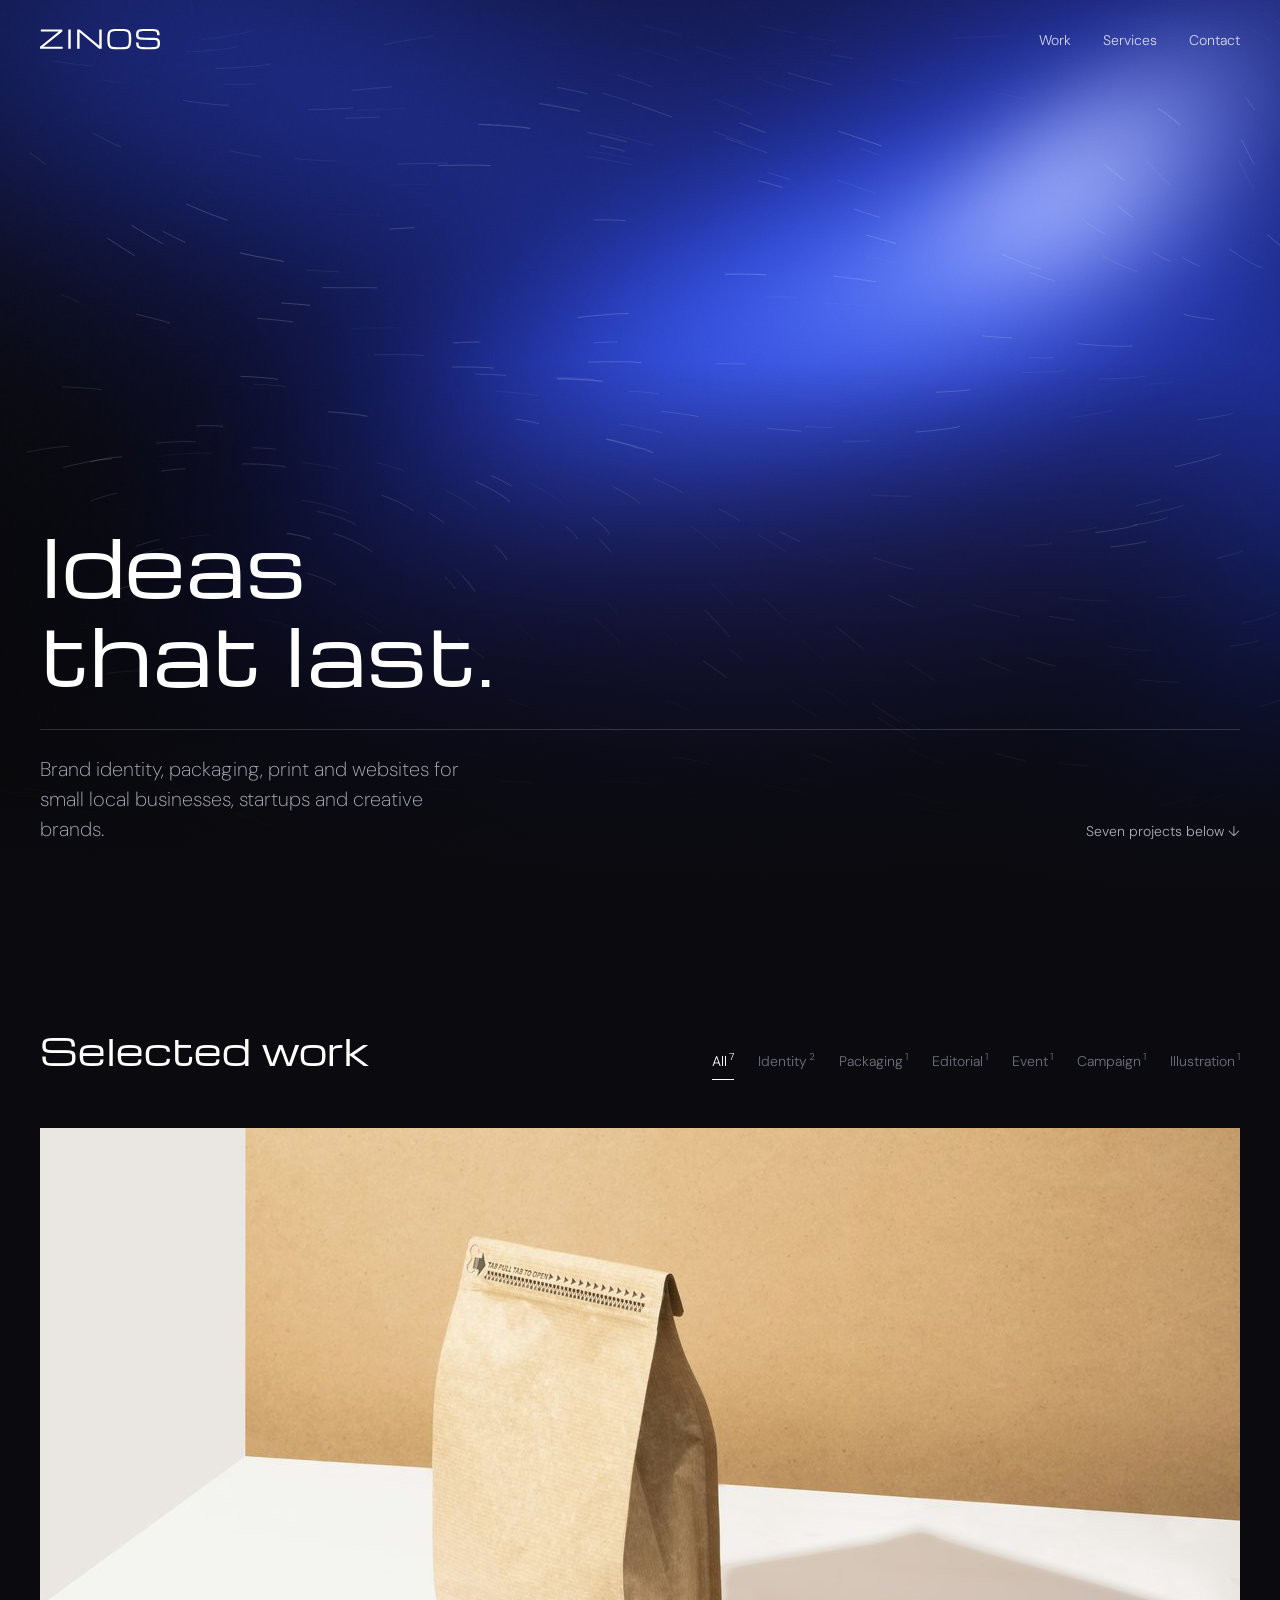
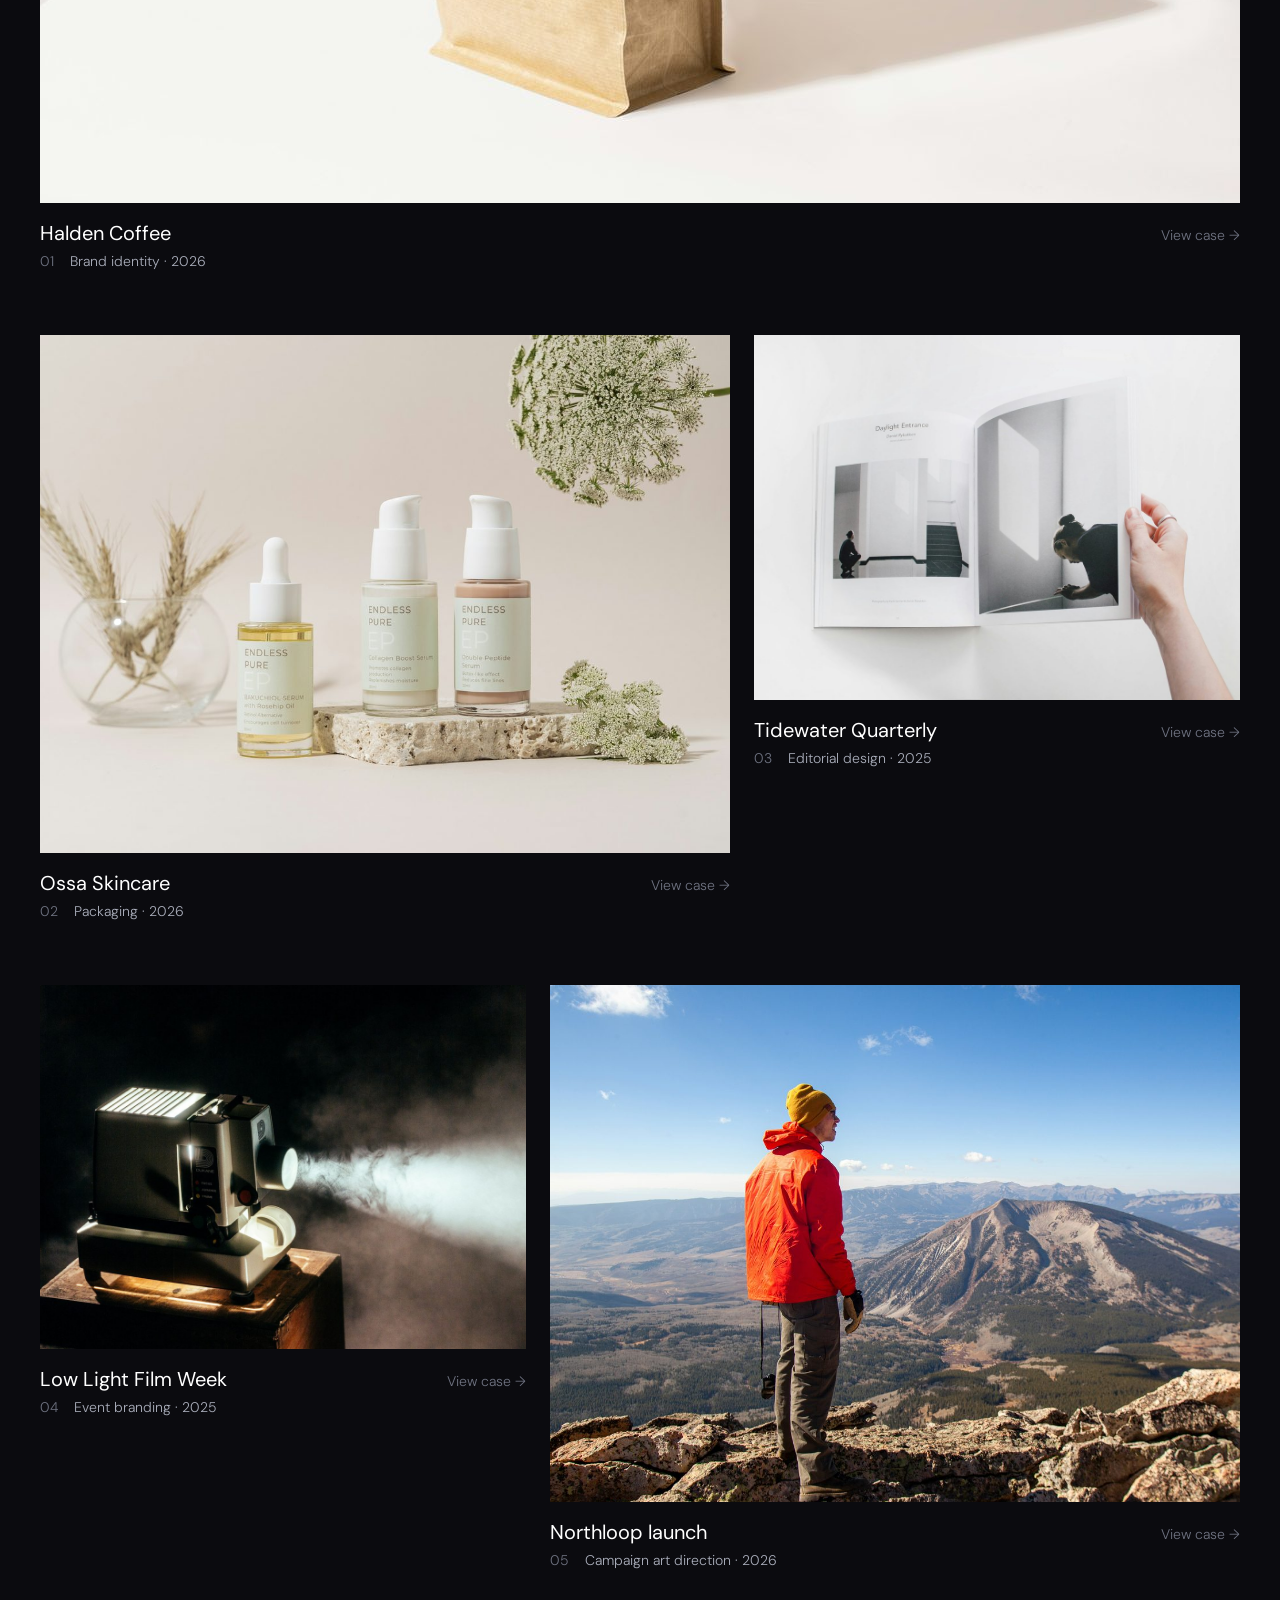
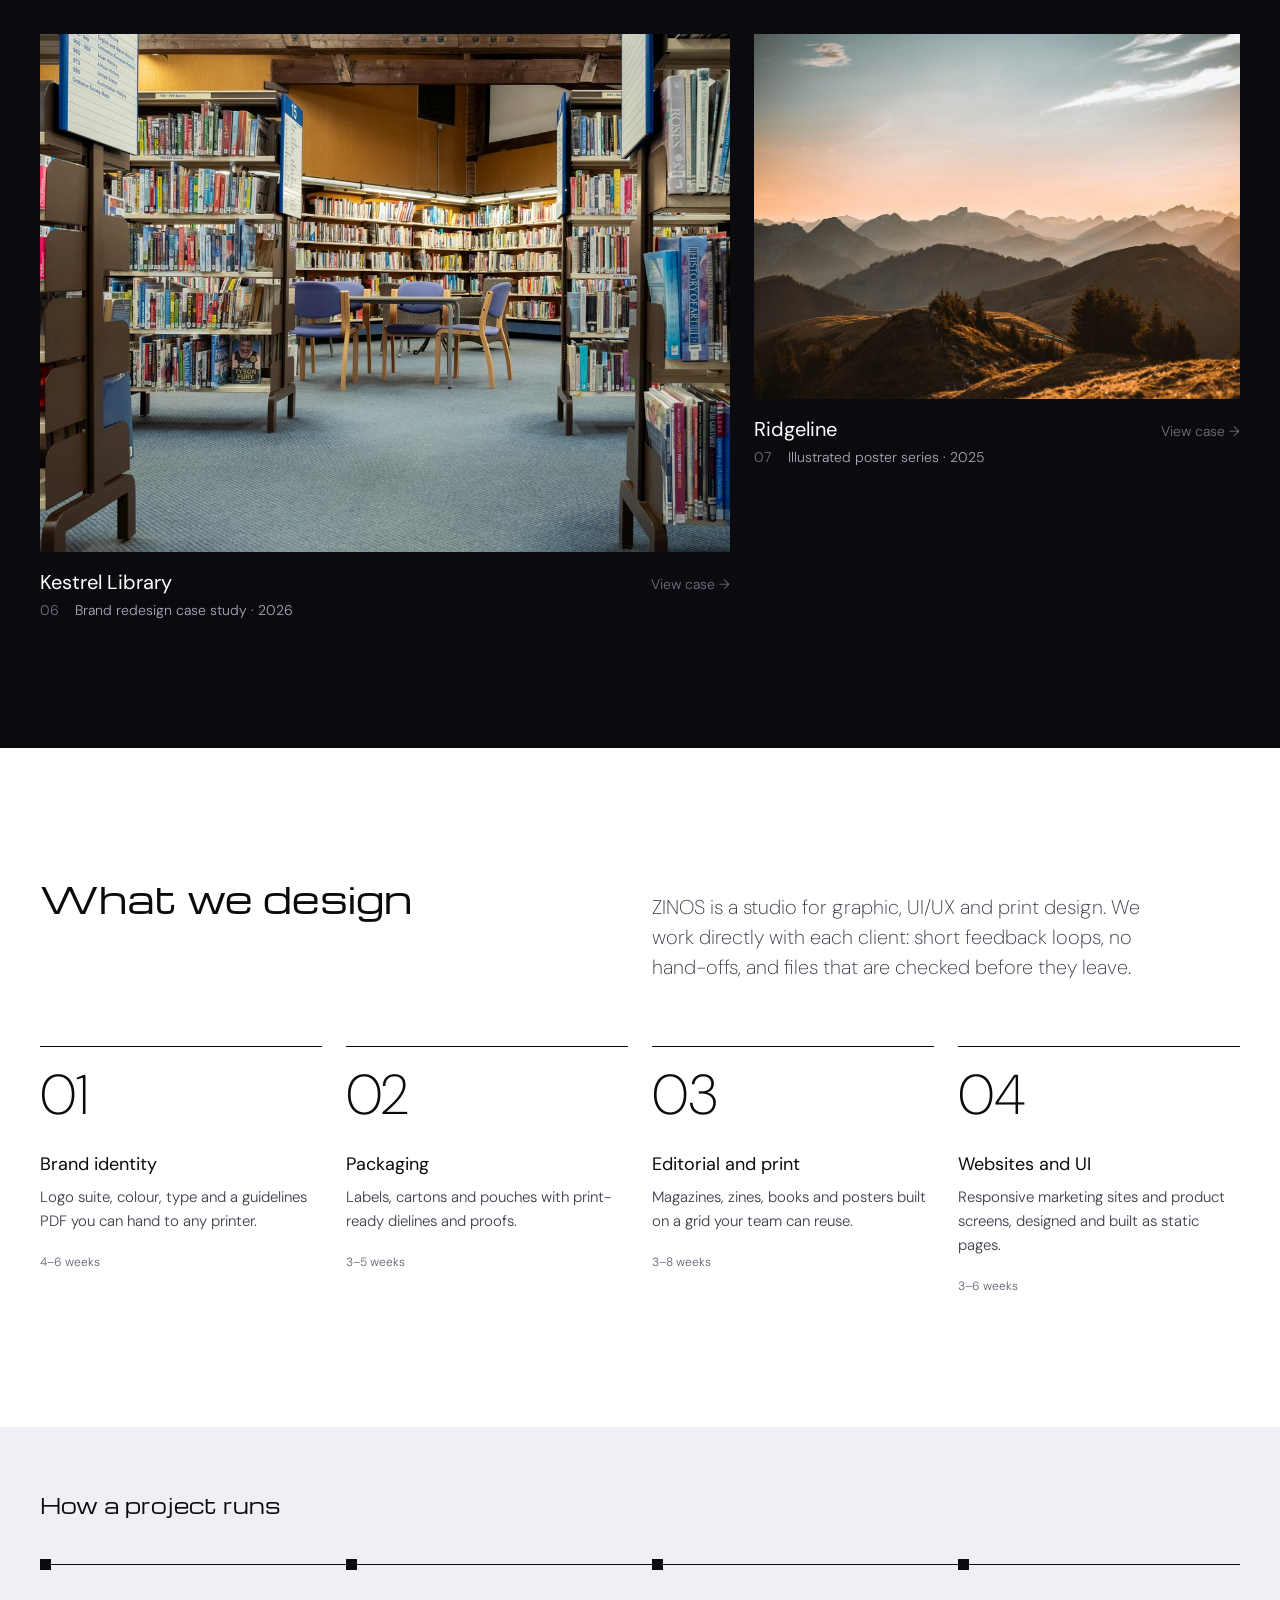
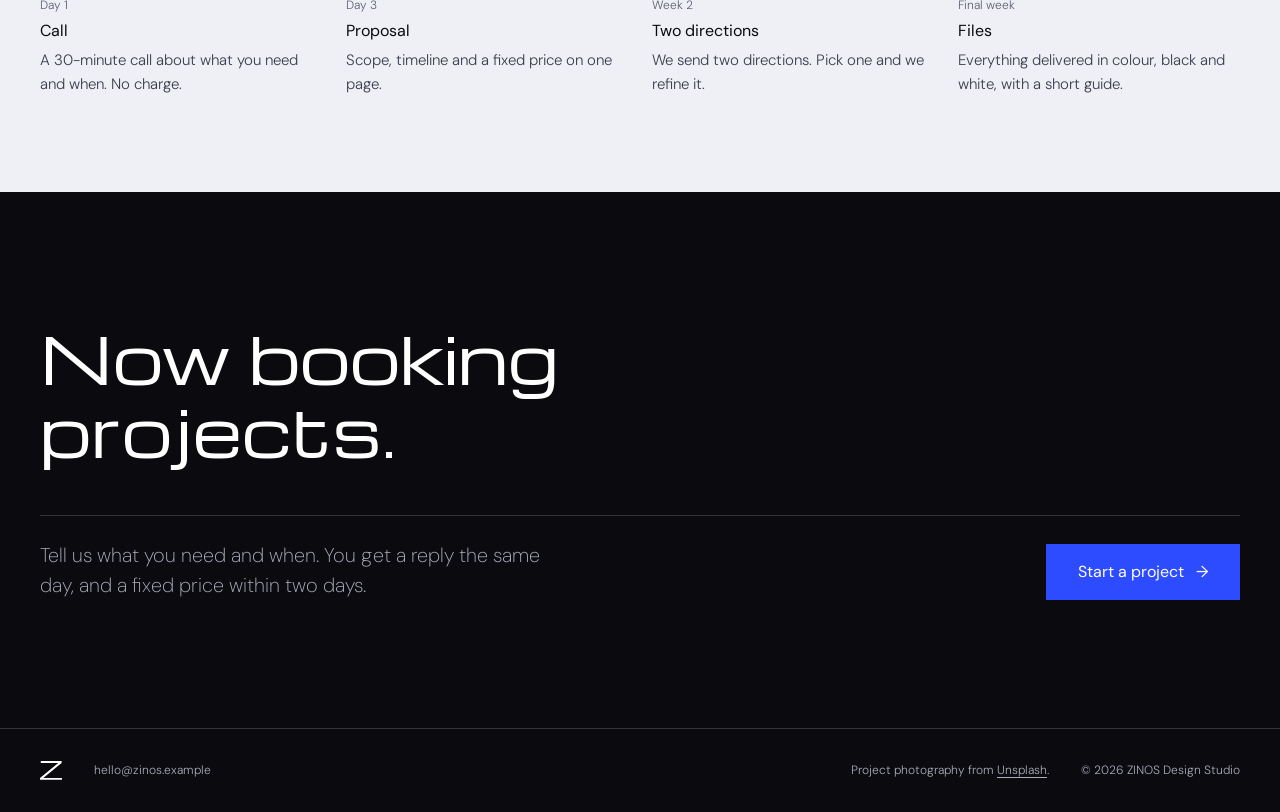
==== commit 12afc311: "Update" ====
--- a/index.html
+++ b/index.html
@@ -34,10 +34,10 @@
 
   <main id="top">
     <section class="hero">
-      <img class="hero__img" src="assets/img/hero-night-1920.jpg"
-        srcset="assets/img/hero-night-1280.jpg 1280w, assets/img/hero-night-1920.jpg 1920w, assets/img/hero-night-2880.jpg 2880w, assets/img/hero-night-3840.jpg 3840w"
+      <img class="hero__img" src="assets/img/hero-gradient-1920.jpg"
+        srcset="assets/img/hero-gradient-1280.jpg 1280w, assets/img/hero-gradient-1920.jpg 1920w, assets/img/hero-gradient-2880.jpg 2880w, assets/img/hero-gradient-3840.jpg 3840w"
         sizes="(max-aspect-ratio: 3/2) 150vh, 100vw"
-        alt="Snow-covered alpine peaks under a clear, star-filled night sky" width="3840" height="2562" fetchpriority="high" decoding="async">
+        alt="" width="3840" height="2560" fetchpriority="high" decoding="async">
       <div class="hero__text">
         <h1 class="display" data-enter>Ideas<br>that last.</h1>
         <div class="hero__foot" data-enter>
@@ -79,7 +79,7 @@
   <footer class="footer">
     <span class="footer__mark" data-logo="monogram" aria-label="ZINOS"></span>
     <a class="caption" data-mail data-mail-text></a>
-    <p class="caption footer__credit">Photography from <a href="https://unsplash.com/?utm_source=zinos_portfolio&amp;utm_medium=referral" rel="noopener">Unsplash</a>. Hero by <a data-hero-credit rel="noopener"></a>.</p>
+    <p class="caption footer__credit">Project photography from <a href="https://unsplash.com/?utm_source=zinos_portfolio&amp;utm_medium=referral" rel="noopener">Unsplash</a>.</p>
     <p class="caption">© 2026 ZINOS Design Studio</p>
   </footer>
 
--- a/styles.css
+++ b/styles.css
@@ -66,16 +66,15 @@
 /* Hero */
 .hero { position: relative; height: 100svh; min-height: 640px; overflow: hidden; }
 .hero__img { position: absolute; inset: 0; width: 100%; height: 100%; object-fit: cover; object-position: 50% 45%; }
-/* Motion layer (assets/hero-motion.js): sits between the photo and the ink gradient,
-   masked off near the nav and the bottom so the lines gather around the ridge. */
+/* Motion layer (assets/hero-motion.js): sits between the gradient image and the ink fade,
+   masked off near the nav and the bottom edge. The image itself never moves. */
 .hero__motion {
   position: absolute; inset: 0; width: 100%; height: 100%; pointer-events: none;
   opacity: 0; transition: opacity 2400ms ease;
-  -webkit-mask-image: linear-gradient(to bottom, transparent 0, #000 22%, #000 72%, transparent 96%);
-  mask-image: linear-gradient(to bottom, transparent 0, #000 22%, #000 72%, transparent 96%);
+  -webkit-mask-image: linear-gradient(to bottom, transparent 0, #000 16%, #000 78%, transparent 98%);
+  mask-image: linear-gradient(to bottom, transparent 0, #000 16%, #000 78%, transparent 98%);
 }
 .hero__motion.is-on { opacity: 1; }
-.hero.has-motion .hero__img, .hero.has-motion .hero__motion { will-change: transform; }
 .hero::after { content: ''; position: absolute; inset: 40% 0 0 0; background: linear-gradient(transparent, var(--ink)); }
 .hero__text { position: absolute; left: var(--margin); right: var(--margin); bottom: 56px; z-index: 1; }
 .hero .display { font-size: clamp(40px, 6.2vw, 88px); line-height: 1.12; }
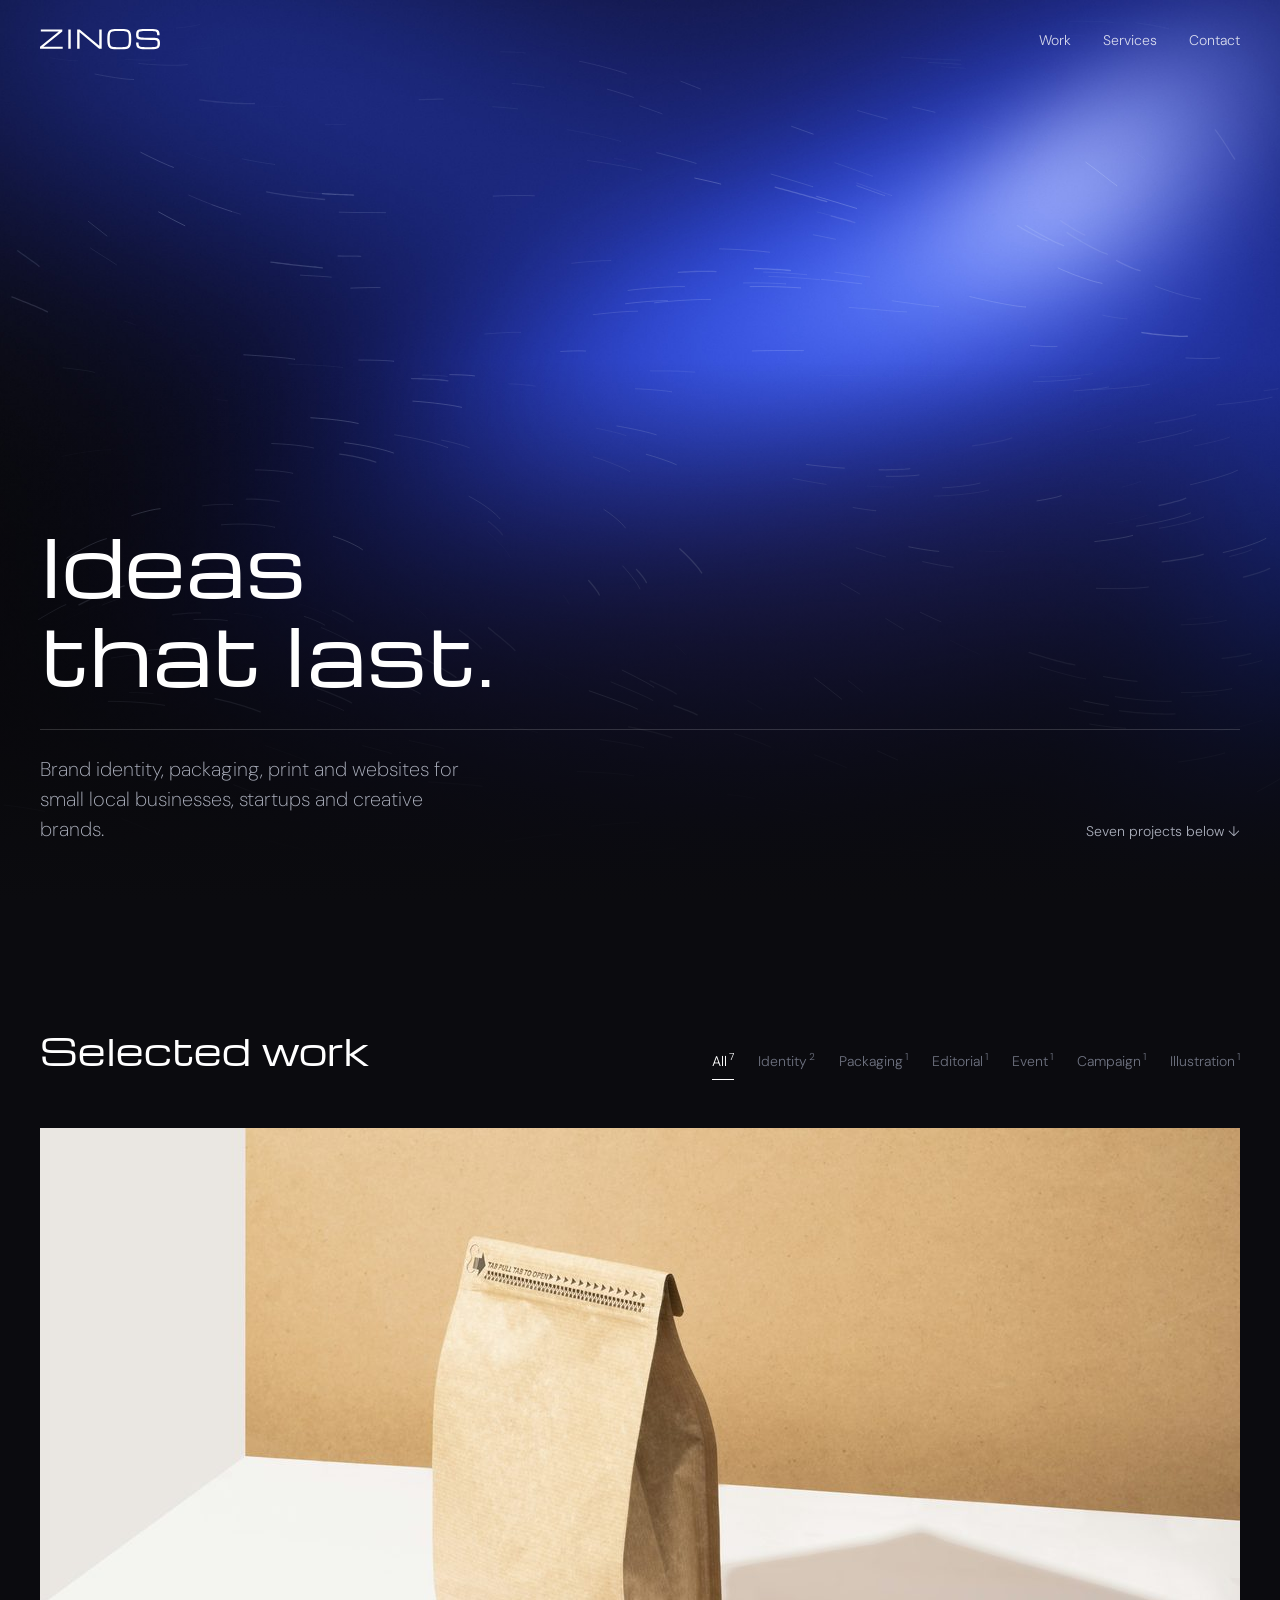
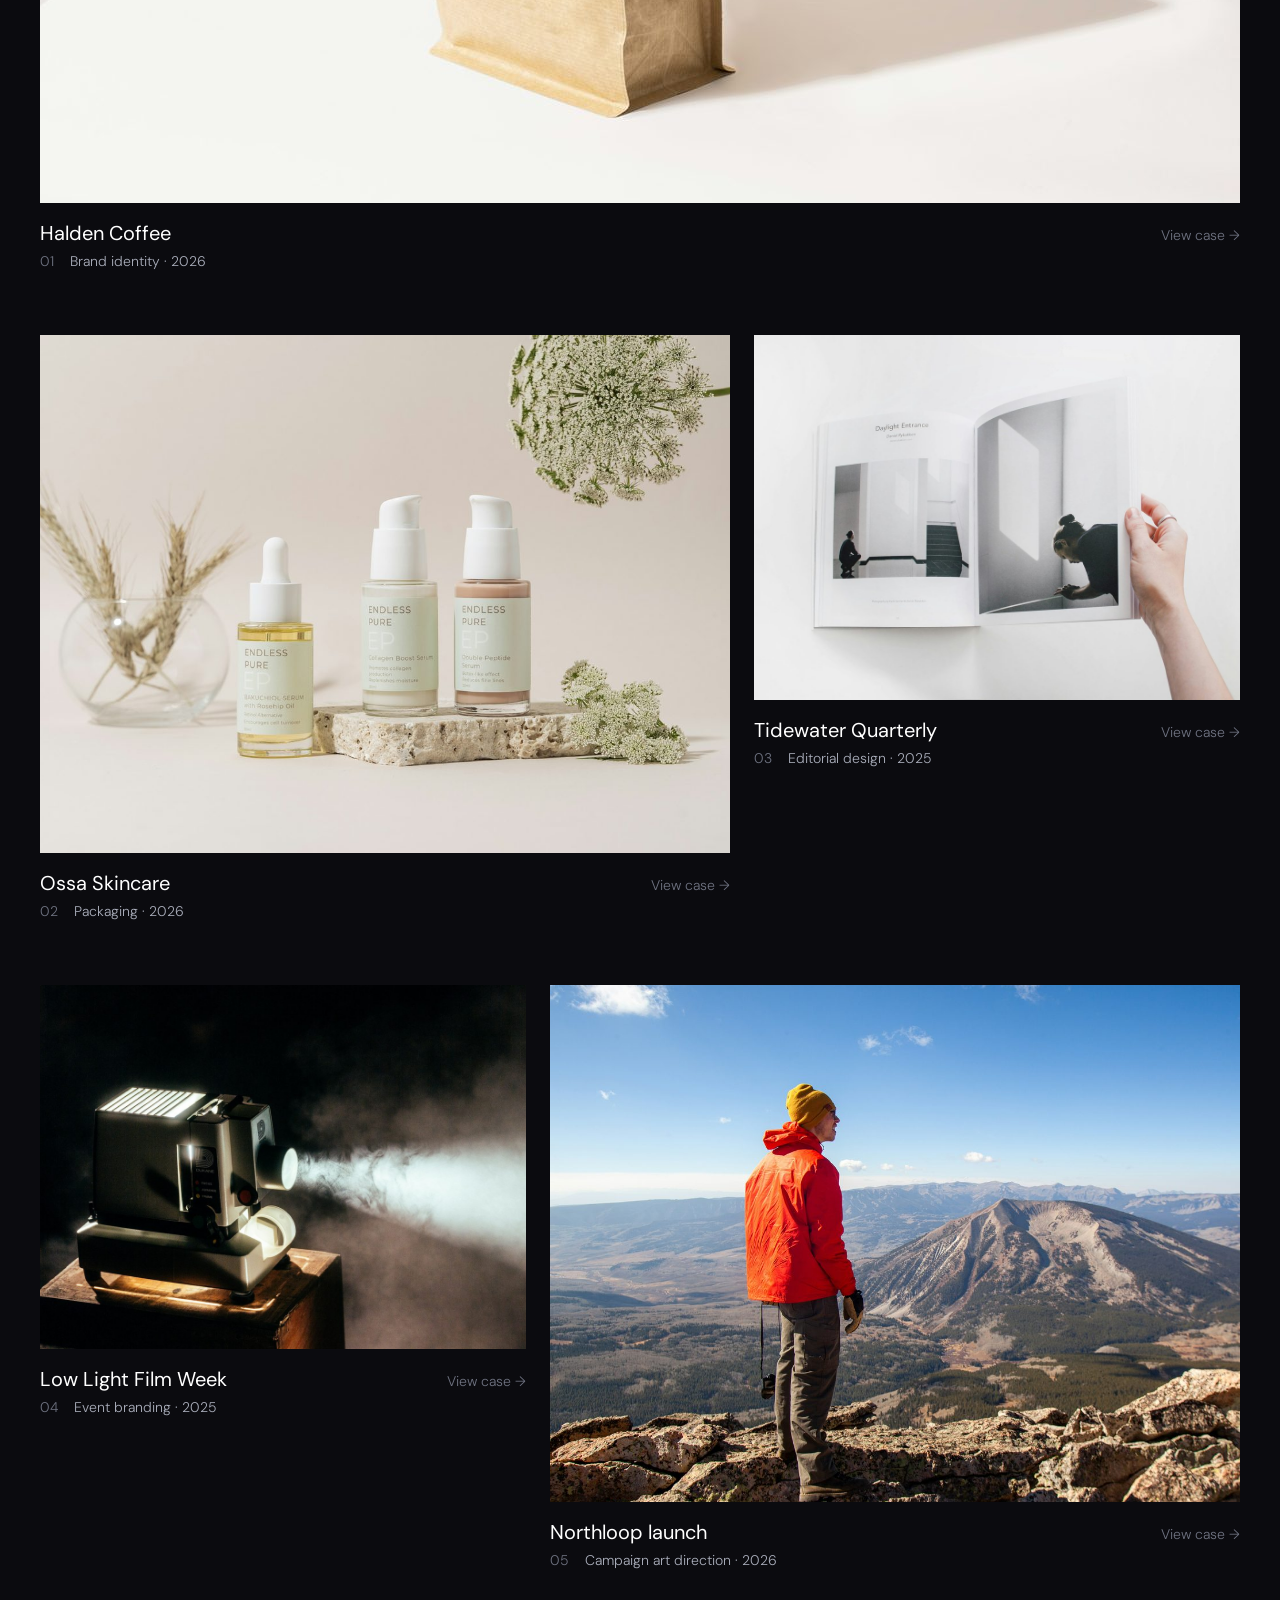
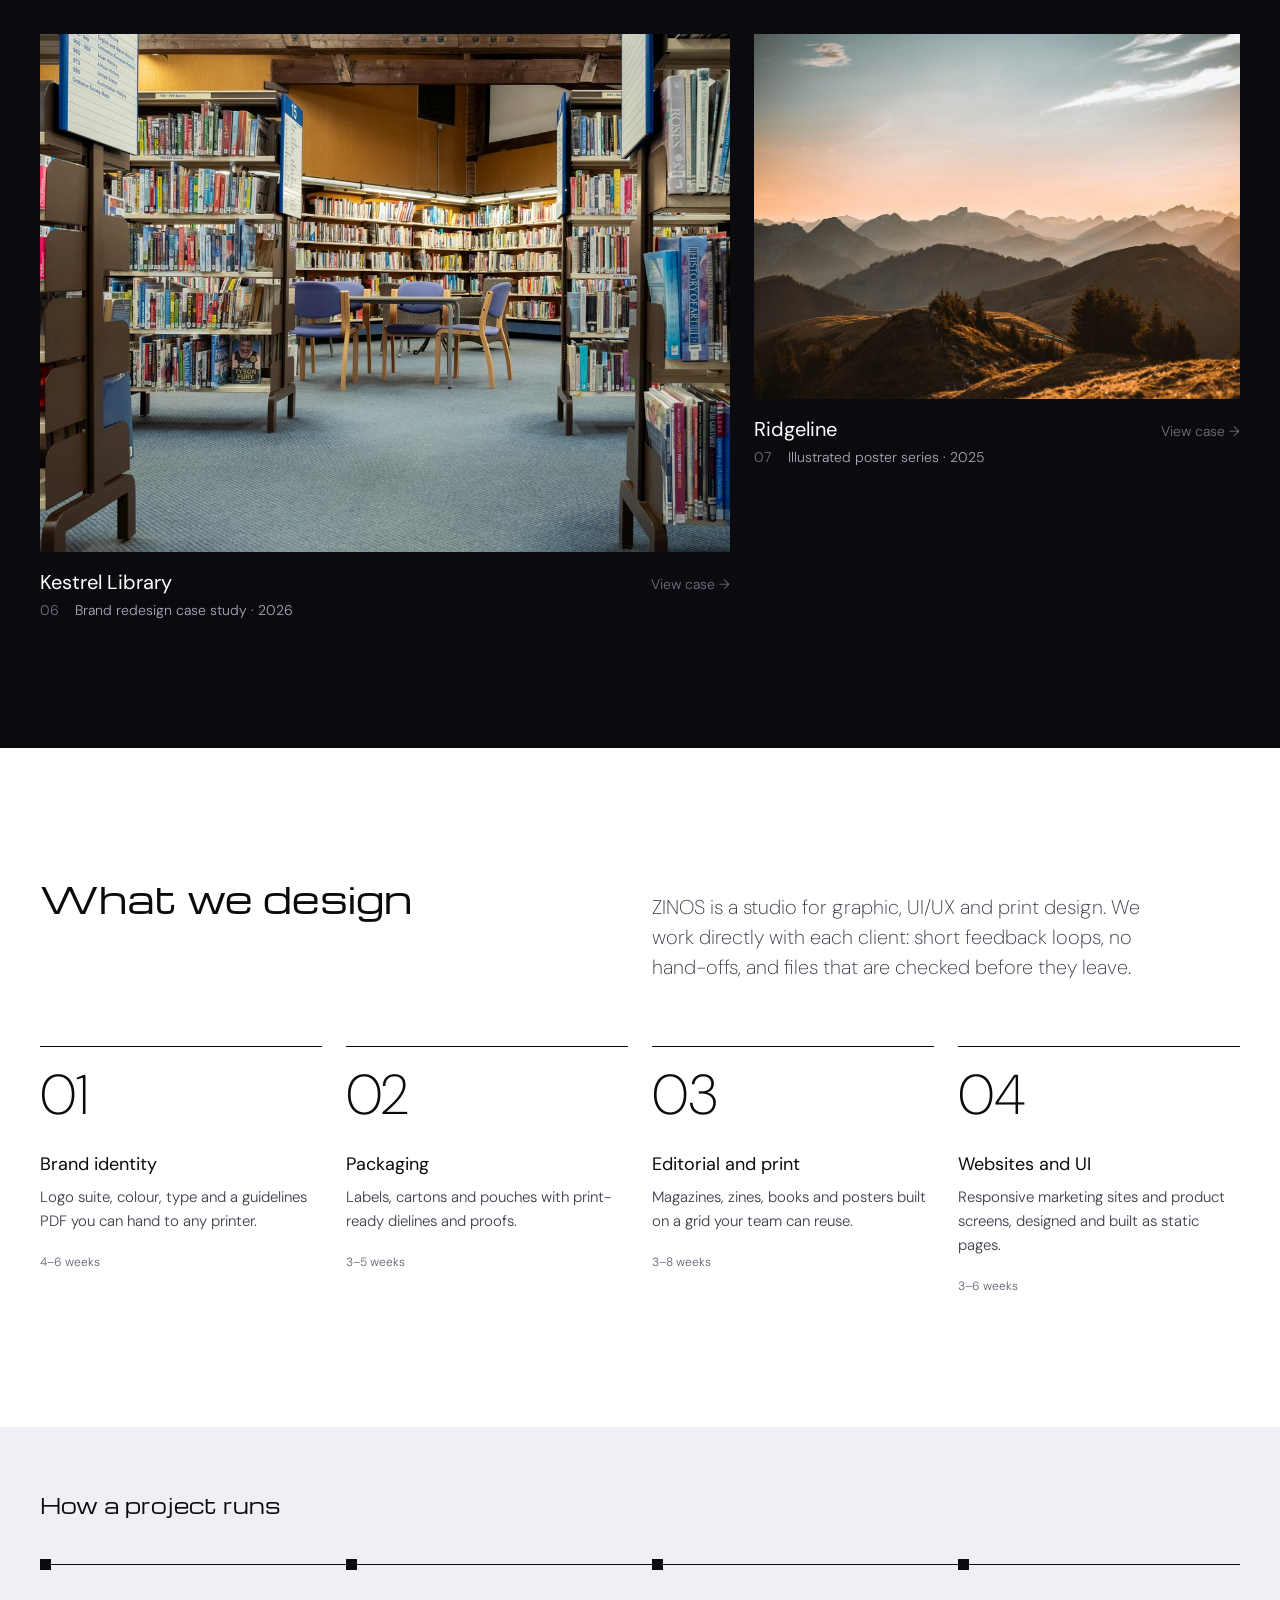
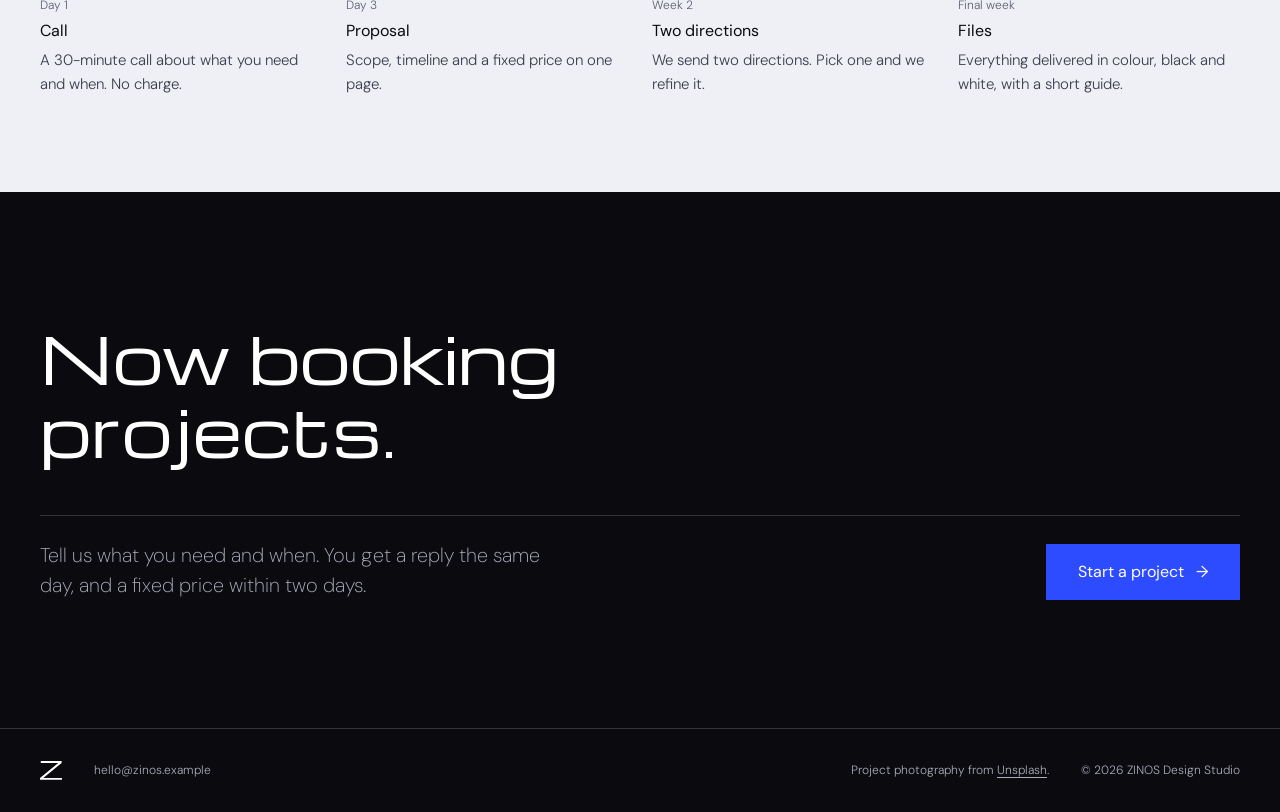
==== commit e0ed81a2: "update" ====
--- a/index.html
+++ b/index.html
@@ -10,13 +10,13 @@
   <link rel="preconnect" href="https://fonts.googleapis.com">
   <link rel="preconnect" href="https://fonts.gstatic.com" crossorigin>
   <link href="https://fonts.googleapis.com/css2?family=DM+Sans:opsz,wght@9..40,200;9..40,300;9..40,400;9..40,500&family=Michroma&display=swap" rel="stylesheet">
-  <link rel="stylesheet" href="styles.css">
-  <script src="assets/brand.js" defer></script>
-  <script src="assets/nav.js" defer></script>
-  <script src="assets/smooth-scroll.js" defer></script>
-  <script src="assets/hero-motion.js" defer></script>
-  <script src="assets/projects.js" defer></script>
-  <script src="main.js" defer></script>
+  <link rel="stylesheet" href="styles.css?v=20261125-2">
+  <script src="assets/brand.js?v=20261125-2" defer></script>
+  <script src="assets/nav.js?v=20261125-2" defer></script>
+  <script src="assets/smooth-scroll.js?v=20261125-2" defer></script>
+  <script src="assets/hero-motion.js?v=20261125-2" defer></script>
+  <script src="assets/projects.js?v=20261125-2" defer></script>
+  <script src="main.js?v=20261125-2" defer></script>
 </head>
 <body>
   <a class="skip" href="#work">Skip to work</a>
